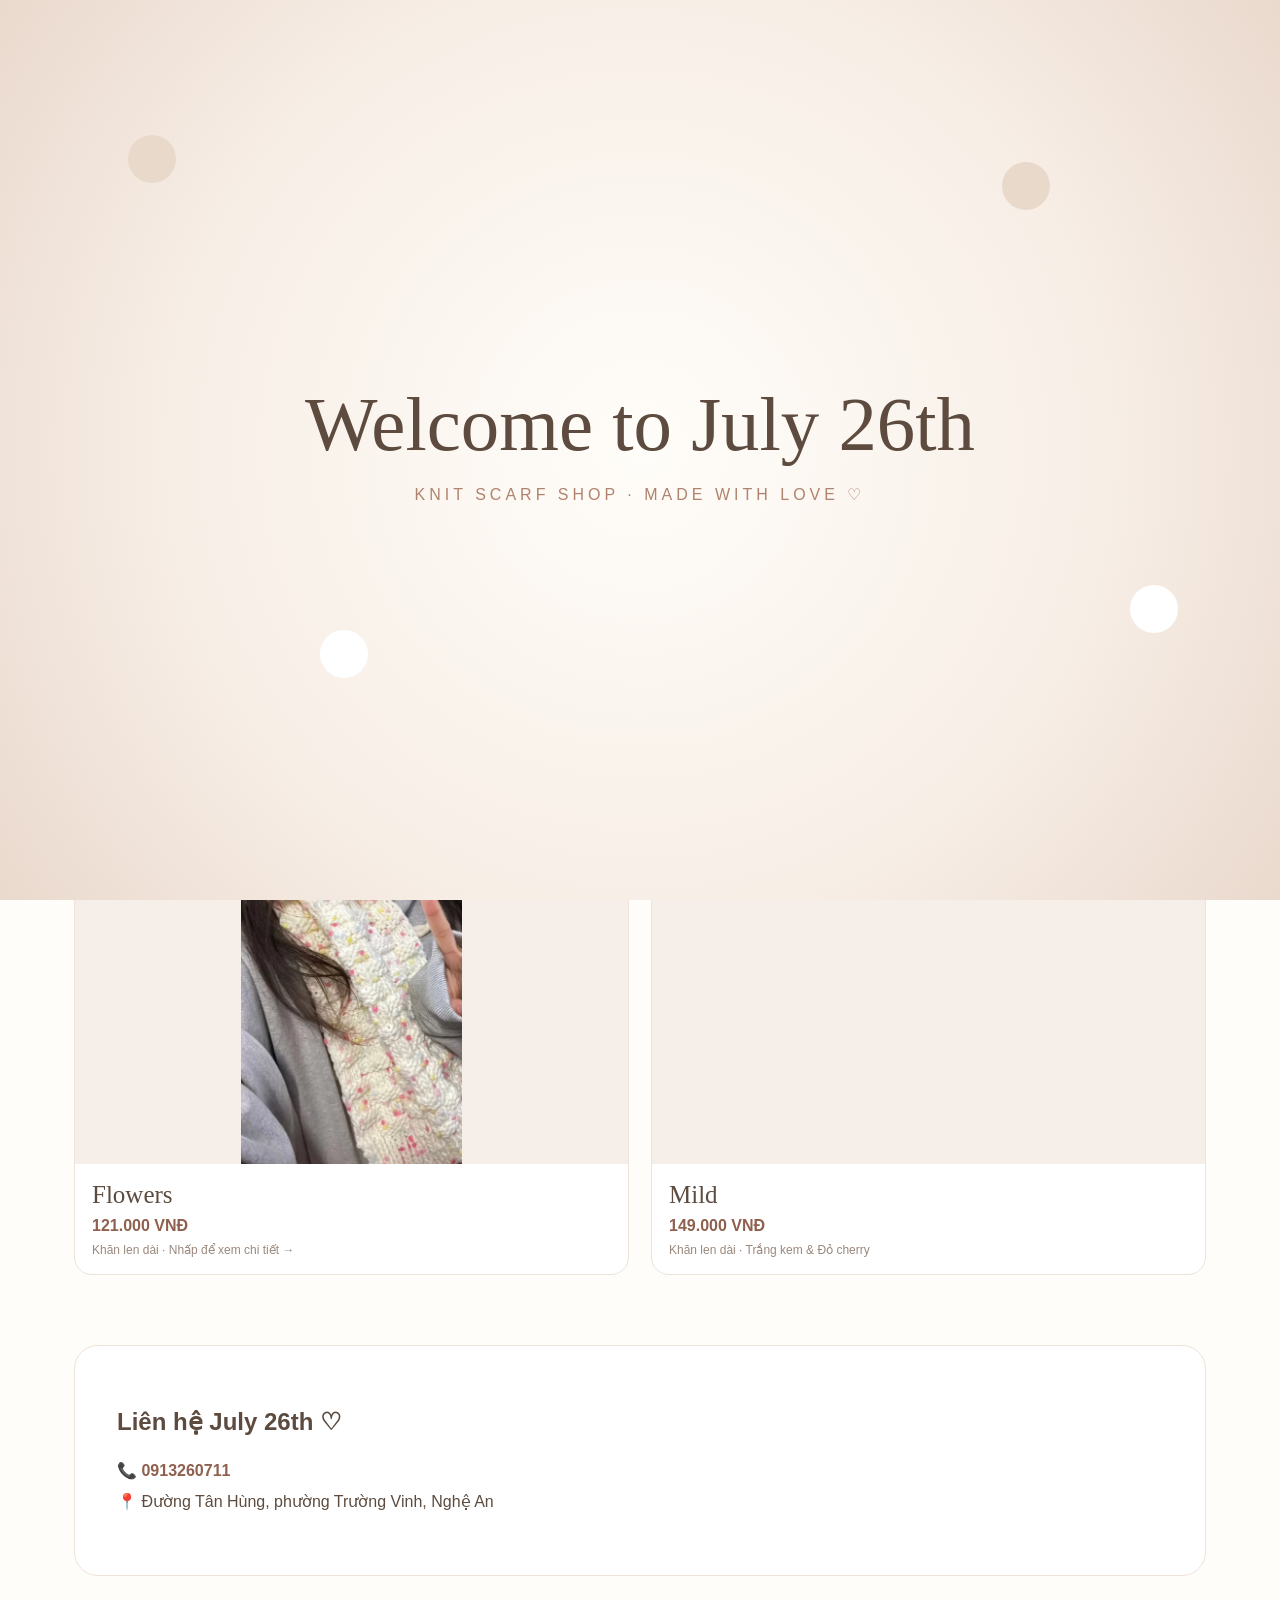
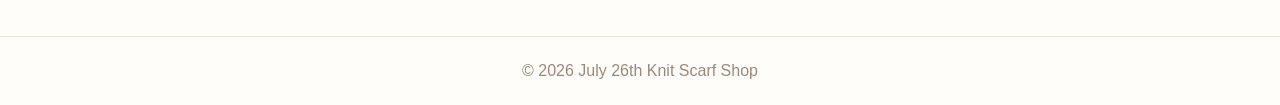
==== index.html @ f1551241 "Sửa màn chào mừng và thông tin chi tiết sản phẩm" ====
<!doctype html><html lang="vi"><head><meta charset="utf-8"><meta name="viewport" content="width=device-width,initial-scale=1"><title>July 26th — Knit Scarf Shop</title><style>*{box-sizing:border-box}body{margin:0;background:#fffdfa;color:#5c4b3e;font-family:Arial,sans-serif}a{text-decoration:none;color:inherit}.top{text-align:center;background:#f7eee6;padding:9px;color:#8b705e;font-size:12px}.head{max-width:1180px;margin:auto;height:110px;padding:8px 24px;display:flex;align-items:center;justify-content:space-between}.logo{width:155px;height:100px;object-fit:contain}.nav{display:flex;gap:26px;font-weight:600}.hero{position:relative;max-width:1180px;margin:20px auto 55px;background:#f8eee7;border-radius:26px;display:grid;grid-template-columns:1fr 1fr;overflow:hidden}.copy{padding:60px}.copy h1{font-family:Georgia,serif;font-size:44px;font-weight:500}.copy p{line-height:1.8;color:#806e62}.btn{display:inline-block;background:#d9a98e;color:white;padding:12px 21px;border-radius:24px;border:0;cursor:pointer}.heroimg img{width:100%;height:420px;object-fit:contain}.section{max-width:1180px;margin:auto;padding:0 24px 70px}.cats{display:flex;gap:9px;flex-wrap:wrap;margin:18px 0 25px}.cat,.variant{border:1px solid #ead9cd;background:#fff7f1;color:#806356;padding:9px 15px;border-radius:22px;cursor:pointer}.cat.active,.variant.active{background:#d9a98e;color:#fff}.grid{display:grid;grid-template-columns:repeat(2,1fr);gap:22px}.card{background:#fff;border:1px solid #eee2d9;border-radius:18px;overflow:hidden;cursor:pointer}.card.hide{display:none}.card img{width:100%;height:370px;display:block;object-fit:contain;background:#f6eee8}.info{padding:17px}.info h3{font:500 25px Georgia,serif;margin:0 0 8px}.price{font-weight:bold;color:#8f604d}.hint{font-size:12px;color:#9a887d;margin-top:8px}.contact{max-width:1132px;margin:0 auto 60px;padding:42px;border:1px solid #eee2d9;border-radius:24px;background:#fff}.contact p{line-height:1.9}.phone{color:#8f604d;font-weight:bold}.foot{text-align:center;border-top:1px solid #eee2d9;padding:25px;color:#9c887b}.modal{border:0;border-radius:20px;padding:0;width:min(1000px,94vw);max-height:92vh;overflow:auto}.modal::backdrop{background:#4c3b32aa}.modalbox{display:grid;grid-template-columns:1fr 1fr}.photos{background:#f6eee8;padding:15px}.photos img{width:100%;max-height:510px;object-fit:contain;display:block;border-radius:14px;margin-bottom:12px}.detail{padding:30px}.detail h2{font:500 38px Georgia,serif;margin:8px 0}.text{white-space:pre-line;line-height:1.8;color:#76645a;font-size:14px}.close{position:absolute;right:12px;top:9px;border:0;border-radius:50%;width:38px;height:38px;background:#fff;font-size:24px;cursor:pointer}.mild-main{width:100%;height:430px;object-fit:contain;background:#f6eee8;border-radius:14px}.mild-mini{display:grid;grid-template-columns:repeat(3,1fr);gap:9px}.mild-mini img{width:100%;height:105px;object-fit:contain;background:#f6eee8;border:2px solid transparent;border-radius:10px;cursor:pointer}.mild-mini img.active{border-color:#c58f7b}.variants{display:flex;gap:10px;margin:18px 0}.yarn{position:absolute;width:65px;height:65px;border-radius:50%;background:radial-gradient(circle at 35% 30%,#fff,#e7d8c8 55%,#cdbbaa);box-shadow:0 8px 18px #8b705e22}.yarn.white{background:radial-gradient(circle at 35% 30%,#fff,#faf8f4 55%,#ddd8d0)}.yarns{position:absolute;inset:0;pointer-events:none}.one{left:5%;top:12%}.two{left:43%;top:7%}.three{right:7%;top:22%}.four{right:12%;bottom:12%}.five{left:4%;bottom:10%}#welcome{position:fixed;inset:0;z-index:99999;background:radial-gradient(circle,#fffdf9,#f7eee6 60%,#ead9cd);display:flex;align-items:center;justify-content:center;transition:opacity 1.2s}.welcome-message{text-align:center}.welcome-message h1{font:500 clamp(36px,6vw,78px) Georgia,serif;margin:0 0 15px}.welcome-message p{letter-spacing:4px;color:#b0836e}.welcome-yarn{position:absolute;width:48px;height:48px;border-radius:50%;background:#e8d9ca}.welcome-yarn:nth-child(1){left:10%;top:15%}.welcome-yarn:nth-child(2){left:25%;top:70%;background:#fff}.welcome-yarn:nth-child(3){right:18%;top:18%}.welcome-yarn:nth-child(4){right:8%;top:65%;background:#fff}.visit{display:none;margin:25px auto 0;background:#d9a98e;color:#fff;border:0;border-radius:28px;padding:13px 34px;font-size:16px;font-weight:bold;cursor:pointer}.visit.show{display:block}.skip{display:none}.bow{position:fixed;left:50%;top:-350px;z-index:90000;font-size:min(75vw,760px);line-height:.7;opacity:0;pointer-events:none}.bow.show{opacity:1;animation:bow 2.3s cubic-bezier(.08,.9,.08,1) forwards}@keyframes bow{0%{top:-350px;transform:translateX(-50%) scale(.45) rotate(-18deg)}35%{top:10%;transform:translateX(-50%) scale(1.15) rotate(8deg)}60%{top:25%;transform:translateX(-50%) scale(1.3)}100%{top:-420px;transform:translateX(-50%) scale(.5) rotate(30deg);opacity:0}}.wind{position:fixed;inset:0;z-index:80000;pointer-events:none;opacity:0}.wind.show{opacity:1}.wind i{position:absolute;left:-130vw;width:160vw;height:7px;background:linear-gradient(90deg,transparent,#fff,#cba995,#fff,transparent);box-shadow:0 0 30px #fff;transform:rotate(-7deg)}.wind i:nth-child(1){top:25%}.wind i:nth-child(2){top:42%}.wind i:nth-child(3){top:59%}.wind i:nth-child(4){top:76%}.wind.show i{animation:gust .65s linear forwards}@keyframes gust{to{left:130vw}}.blown{animation:blown .8s cubic-bezier(.05,.9,.1,1) forwards}@keyframes blown{to{transform:translateX(-130vw) rotate(-6deg);opacity:0}}@media(max-width:800px){.nav{display:none}.head{justify-content:center}.hero,.modalbox{grid-template-columns:1fr}.copy{padding:38px 26px}.heroimg img{height:300px}.grid{grid-template-columns:1fr}.card img{height:330px}}</style></head><body><div id="welcome"><i class="welcome-yarn"></i><i class="welcome-yarn"></i><i class="welcome-yarn"></i><i class="welcome-yarn"></i><div class="welcome-message"><h1>Welcome to July 26th</h1><p>KNIT SCARF SHOP · MADE WITH LOVE ♡</p><button class="visit" id="visit">Ghé Thăm</button></div></div><div class="wind" id="wind"><i></i><i></i><i></i><i></i></div><div class="bow" id="bow">🎀</div><div class="top">♡ Miễn phí vận chuyển cho đơn từ 450.000đ • Chào mừng đến với July 26th</div><header class="head"><a href="index.html"><img class="logo" src="assets/logo.jpg?v=12" alt="July 26th"></a><nav class="nav"><a href="index.html">Trang chủ</a><a href="#products">Sản phẩm</a><a href="about.html" id="about">Giới thiệu</a><a href="#contact" id="contactLink">Liên hệ</a></nav></header><main id="page"><section class="hero"><div class="yarns"><i class="yarn one"></i><i class="yarn white two"></i><i class="yarn three"></i><i class="yarn white four"></i><i class="yarn five"></i></div><div class="copy"><p style="color:#c58f7b">Warmth in every stitch ♡</p><h1>Khăn len xinh xắn cho những ngày dịu dàng</h1><p>Nhẹ nhàng, ấm áp và có một chút đáng yêu rất July 26th.</p><a class="btn" href="#products">Khám phá sản phẩm →</a></div><div class="heroimg"><img src="assets/flowers.PNG" alt="Flowers"></div></section><section class="section" id="products"><p style="color:#c58f7b">MADE WITH LOVE ♡</p><h2>Sản phẩm</h2><div class="cats"><button class="cat active" data-cat="all">Tất cả</button><button class="cat" data-cat="basic">Khăn basic</button><button class="cat" data-cat="long">Khăn len dài</button><button class="cat" data-cat="set">Set khăn len</button><button class="cat" data-cat="yarn">Len</button></div><div class="grid"><article class="card" data-cat="long" onclick="flowersModal.showModal()"><img src="assets/flowers.PNG" alt="Flowers"><div class="info"><h3>Flowers</h3><div class="price">121.000 VNĐ</div><div class="hint">Khăn len dài · Nhấp để xem chi tiết →</div></div></article><article class="card" data-cat="long" onclick="mildModal.showModal()"><img src="assets/mild-fabric.svg" alt="Mild"><div class="info"><h3>Mild</h3><div class="price">149.000 VNĐ</div><div class="hint">Khăn len dài · Trắng kem & Đỏ cherry</div></div></article></div></section><section class="contact" id="contact"><h2>Liên hệ July 26th ♡</h2><p>📞 <a class="phone" href="tel:0913260711">0913260711</a><br>📍 Đường Tân Hùng, phường Trường Vinh, Nghệ An</p></section></main><footer class="foot">© 2026 July 26th Knit Scarf Shop</footer><dialog class="modal" id="flowersModal"><button class="close" onclick="flowersModal.close()">×</button><div class="modalbox"><div class="photos"><img src="assets/flowers.PNG" alt="Flowers"><img src="assets/hhhh.PNG" alt="Flowers"></div><div class="detail"><p style="color:#c58f7b">JULY 26TH · KHĂN LEN DÀI</p><h2>🌷 Flowers</h2><div class="price">121.000 VNĐ</div><div class="text">🌷 FLOWERS — Khăn đan len mang cả một vườn hoa bên mình\n\nCó những ngày chỉ cần một chiếc khăn xinh xắn cũng đủ khiến outfit trở nên đặc biệt hơn. Flowers được tạo nên dành cho những cô gái yêu sự nhẹ nhàng, đáng yêu nhưng vẫn muốn có một chút cá tính và hiện đại. 🌸\n\n✨ Thiết kế đáng yêu\n🧶 Phong cách handmade\n🎀 Dễ phối đồ\n📸 Lên hình cực xinh\n🌷 Phù hợp nhiều phong cách: nhẹ nhàng, vintage, tiểu thư, cute và Y2K.\n\n“🌸 Mang theo một chút mùa hoa, để những ngày bình thường cũng trở nên thật xinh.”</div></div></div></dialog><dialog class="modal" id="mildModal"><button class="close" onclick="mildModal.close()">×</button><div class="modalbox"><div class="photos"><img id="mildMain" class="mild-main" src="assets/mild-fabric.svg" alt="Mild"><div class="mild-mini"><img class="active" src="assets/mild-fabric.svg" data-img="assets/mild-fabric.svg"><img src="assets/mild-cream.svg" data-img="assets/mild-cream.svg"><img src="assets/mild-cherry.svg" data-img="assets/mild-cherry.svg"></div></div><div class="detail"><p style="color:#c58f7b">JULY 26TH · KHĂN LEN DÀI</p><h2>☁️ Mild</h2><div class="price">149.000 VNĐ</div><div class="variants"><button class="variant active" data-img="assets/mild-cream.svg">🤍 Trắng kem</button><button class="variant" data-img="assets/mild-cherry.svg">🍒 Đỏ cherry</button></div><div class="text">☁️ MILD — Dịu dàng vừa đủ, xinh xắn vừa vặn\n\nCó những món đồ không cần quá nổi bật nhưng vẫn khiến người ta phải ngoái nhìn. Mild mang vẻ đẹp nhẹ nhàng, tinh tế và đáng yêu, dành cho những ngày bạn muốn outfit của mình trông thật mềm mại và có gu. 🤍\n\n✨ Thiết kế tối giản nhưng không đơn điệu\n🧸 Cảm giác mềm mại, ấm áp\n🎀 Dễ dàng phối đồ\n📸 Xinh cả ngoài đời lẫn trên ảnh, hợp phong cách Hàn Quốc, vintage, nàng thơ và casual.\n\n“Mild — không cần quá nổi bật, chỉ cần vừa đủ để khiến bạn trở nên thật đặc biệt.” ☁️\n\nMild — 149.000 VNĐ</div></div></div></dialog><script>const welcome=document.getElementById('welcome'),visit=document.getElementById('visit');setTimeout(()=>visit.classList.add('show'),5000);visit.onclick=()=>{welcome.style.opacity=0;setTimeout(()=>welcome.remove(),1000)};document.querySelectorAll('.cat').forEach(b=>b.onclick=()=>{document.querySelectorAll('.cat').forEach(x=>x.classList.remove('active'));b.classList.add('active');document.querySelectorAll('.card').forEach(c=>c.classList.toggle('hide',b.dataset.cat!=='all'&&c.dataset.cat!==b.dataset.cat))});document.querySelectorAll('.variant,.mild-mini img').forEach(x=>x.onclick=()=>{document.getElementById('mildMain').src=x.dataset.img;document.querySelectorAll('.variant,.mild-mini img').forEach(y=>y.classList.remove('active'));x.classList.add('active');document.querySelectorAll('.mild-mini img').forEach(i=>{if(i.dataset.img===x.dataset.img)i.classList.add('active')})});document.getElementById('contactLink').onclick=e=>{e.preventDefault();const b=document.getElementById('bow');b.classList.remove('show');void b.offsetWidth;b.classList.add('show');setTimeout(()=>document.getElementById('contact').scrollIntoView({behavior:'smooth'}),850)};document.getElementById('about').onclick=e=>{e.preventDefault();document.getElementById('page').classList.add('blown');document.querySelectorAll('.top,.head,.foot').forEach(x=>x.classList.add('blown'));document.getElementById('wind').classList.add('show');setTimeout(()=>location.href='about.html',900)};</script></body></html>
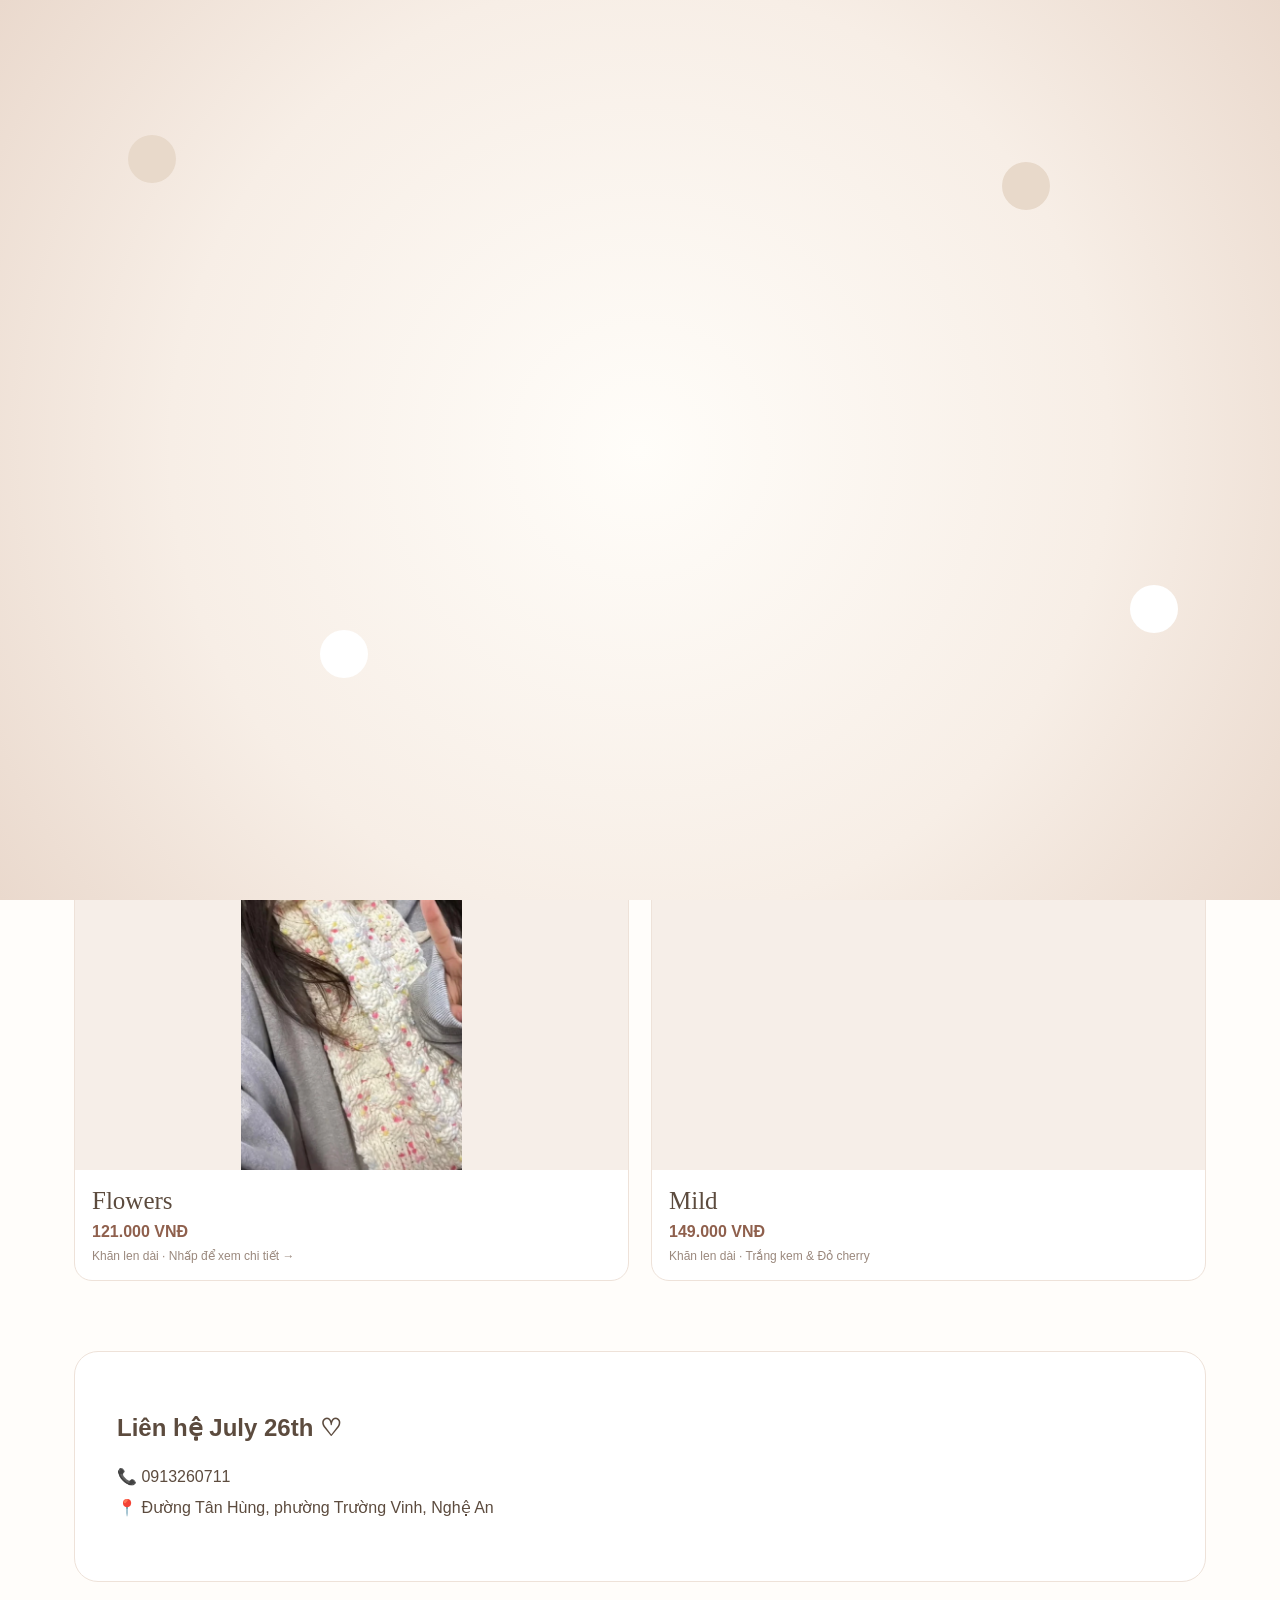
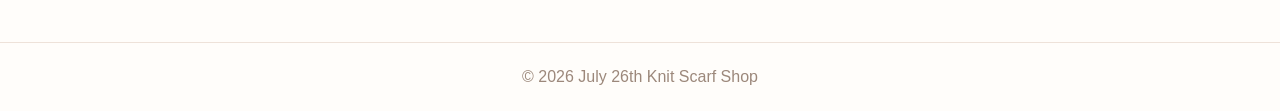
==== commit 6318a36f: "Tinh chỉnh màn chào, ảnh hero và hover sản phẩm" ====
--- a/index.html
+++ b/index.html
@@ -1 +1 @@
-<!doctype html><html lang="vi"><head><meta charset="utf-8"><meta name="viewport" content="width=device-width,initial-scale=1"><title>July 26th — Knit Scarf Shop</title><style>*{box-sizing:border-box}body{margin:0;background:#fffdfa;color:#5c4b3e;font-family:Arial,sans-serif}a{text-decoration:none;color:inherit}.top{text-align:center;background:#f7eee6;padding:9px;color:#8b705e;font-size:12px}.head{max-width:1180px;margin:auto;height:110px;padding:8px 24px;display:flex;align-items:center;justify-content:space-between}.logo{width:155px;height:100px;object-fit:contain}.nav{display:flex;gap:26px;font-weight:600}.hero{position:relative;max-width:1180px;margin:20px auto 55px;background:#f8eee7;border-radius:26px;display:grid;grid-template-columns:1fr 1fr;overflow:hidden}.copy{padding:60px}.copy h1{font-family:Georgia,serif;font-size:44px;font-weight:500}.copy p{line-height:1.8;color:#806e62}.btn{display:inline-block;background:#d9a98e;color:white;padding:12px 21px;border-radius:24px;border:0;cursor:pointer}.heroimg img{width:100%;height:420px;object-fit:contain}.section{max-width:1180px;margin:auto;padding:0 24px 70px}.cats{display:flex;gap:9px;flex-wrap:wrap;margin:18px 0 25px}.cat,.variant{border:1px solid #ead9cd;background:#fff7f1;color:#806356;padding:9px 15px;border-radius:22px;cursor:pointer}.cat.active,.variant.active{background:#d9a98e;color:#fff}.grid{display:grid;grid-template-columns:repeat(2,1fr);gap:22px}.card{background:#fff;border:1px solid #eee2d9;border-radius:18px;overflow:hidden;cursor:pointer}.card.hide{display:none}.card img{width:100%;height:370px;display:block;object-fit:contain;background:#f6eee8}.info{padding:17px}.info h3{font:500 25px Georgia,serif;margin:0 0 8px}.price{font-weight:bold;color:#8f604d}.hint{font-size:12px;color:#9a887d;margin-top:8px}.contact{max-width:1132px;margin:0 auto 60px;padding:42px;border:1px solid #eee2d9;border-radius:24px;background:#fff}.contact p{line-height:1.9}.phone{color:#8f604d;font-weight:bold}.foot{text-align:center;border-top:1px solid #eee2d9;padding:25px;color:#9c887b}.modal{border:0;border-radius:20px;padding:0;width:min(1000px,94vw);max-height:92vh;overflow:auto}.modal::backdrop{background:#4c3b32aa}.modalbox{display:grid;grid-template-columns:1fr 1fr}.photos{background:#f6eee8;padding:15px}.photos img{width:100%;max-height:510px;object-fit:contain;display:block;border-radius:14px;margin-bottom:12px}.detail{padding:30px}.detail h2{font:500 38px Georgia,serif;margin:8px 0}.text{white-space:pre-line;line-height:1.8;color:#76645a;font-size:14px}.close{position:absolute;right:12px;top:9px;border:0;border-radius:50%;width:38px;height:38px;background:#fff;font-size:24px;cursor:pointer}.mild-main{width:100%;height:430px;object-fit:contain;background:#f6eee8;border-radius:14px}.mild-mini{display:grid;grid-template-columns:repeat(3,1fr);gap:9px}.mild-mini img{width:100%;height:105px;object-fit:contain;background:#f6eee8;border:2px solid transparent;border-radius:10px;cursor:pointer}.mild-mini img.active{border-color:#c58f7b}.variants{display:flex;gap:10px;margin:18px 0}.yarn{position:absolute;width:65px;height:65px;border-radius:50%;background:radial-gradient(circle at 35% 30%,#fff,#e7d8c8 55%,#cdbbaa);box-shadow:0 8px 18px #8b705e22}.yarn.white{background:radial-gradient(circle at 35% 30%,#fff,#faf8f4 55%,#ddd8d0)}.yarns{position:absolute;inset:0;pointer-events:none}.one{left:5%;top:12%}.two{left:43%;top:7%}.three{right:7%;top:22%}.four{right:12%;bottom:12%}.five{left:4%;bottom:10%}#welcome{position:fixed;inset:0;z-index:99999;background:radial-gradient(circle,#fffdf9,#f7eee6 60%,#ead9cd);display:flex;align-items:center;justify-content:center;transition:opacity 1.2s}.welcome-message{text-align:center}.welcome-message h1{font:500 clamp(36px,6vw,78px) Georgia,serif;margin:0 0 15px}.welcome-message p{letter-spacing:4px;color:#b0836e}.welcome-yarn{position:absolute;width:48px;height:48px;border-radius:50%;background:#e8d9ca}.welcome-yarn:nth-child(1){left:10%;top:15%}.welcome-yarn:nth-child(2){left:25%;top:70%;background:#fff}.welcome-yarn:nth-child(3){right:18%;top:18%}.welcome-yarn:nth-child(4){right:8%;top:65%;background:#fff}.visit{display:none;margin:25px auto 0;background:#d9a98e;color:#fff;border:0;border-radius:28px;padding:13px 34px;font-size:16px;font-weight:bold;cursor:pointer}.visit.show{display:block}.skip{display:none}.bow{position:fixed;left:50%;top:-350px;z-index:90000;font-size:min(75vw,760px);line-height:.7;opacity:0;pointer-events:none}.bow.show{opacity:1;animation:bow 2.3s cubic-bezier(.08,.9,.08,1) forwards}@keyframes bow{0%{top:-350px;transform:translateX(-50%) scale(.45) rotate(-18deg)}35%{top:10%;transform:translateX(-50%) scale(1.15) rotate(8deg)}60%{top:25%;transform:translateX(-50%) scale(1.3)}100%{top:-420px;transform:translateX(-50%) scale(.5) rotate(30deg);opacity:0}}.wind{position:fixed;inset:0;z-index:80000;pointer-events:none;opacity:0}.wind.show{opacity:1}.wind i{position:absolute;left:-130vw;width:160vw;height:7px;background:linear-gradient(90deg,transparent,#fff,#cba995,#fff,transparent);box-shadow:0 0 30px #fff;transform:rotate(-7deg)}.wind i:nth-child(1){top:25%}.wind i:nth-child(2){top:42%}.wind i:nth-child(3){top:59%}.wind i:nth-child(4){top:76%}.wind.show i{animation:gust .65s linear forwards}@keyframes gust{to{left:130vw}}.blown{animation:blown .8s cubic-bezier(.05,.9,.1,1) forwards}@keyframes blown{to{transform:translateX(-130vw) rotate(-6deg);opacity:0}}@media(max-width:800px){.nav{display:none}.head{justify-content:center}.hero,.modalbox{grid-template-columns:1fr}.copy{padding:38px 26px}.heroimg img{height:300px}.grid{grid-template-columns:1fr}.card img{height:330px}}</style></head><body><div id="welcome"><i class="welcome-yarn"></i><i class="welcome-yarn"></i><i class="welcome-yarn"></i><i class="welcome-yarn"></i><div class="welcome-message"><h1>Welcome to July 26th</h1><p>KNIT SCARF SHOP · MADE WITH LOVE ♡</p><button class="visit" id="visit">Ghé Thăm</button></div></div><div class="wind" id="wind"><i></i><i></i><i></i><i></i></div><div class="bow" id="bow">🎀</div><div class="top">♡ Miễn phí vận chuyển cho đơn từ 450.000đ • Chào mừng đến với July 26th</div><header class="head"><a href="index.html"><img class="logo" src="assets/logo.jpg?v=12" alt="July 26th"></a><nav class="nav"><a href="index.html">Trang chủ</a><a href="#products">Sản phẩm</a><a href="about.html" id="about">Giới thiệu</a><a href="#contact" id="contactLink">Liên hệ</a></nav></header><main id="page"><section class="hero"><div class="yarns"><i class="yarn one"></i><i class="yarn white two"></i><i class="yarn three"></i><i class="yarn white four"></i><i class="yarn five"></i></div><div class="copy"><p style="color:#c58f7b">Warmth in every stitch ♡</p><h1>Khăn len xinh xắn cho những ngày dịu dàng</h1><p>Nhẹ nhàng, ấm áp và có một chút đáng yêu rất July 26th.</p><a class="btn" href="#products">Khám phá sản phẩm →</a></div><div class="heroimg"><img src="assets/flowers.PNG" alt="Flowers"></div></section><section class="section" id="products"><p style="color:#c58f7b">MADE WITH LOVE ♡</p><h2>Sản phẩm</h2><div class="cats"><button class="cat active" data-cat="all">Tất cả</button><button class="cat" data-cat="basic">Khăn basic</button><button class="cat" data-cat="long">Khăn len dài</button><button class="cat" data-cat="set">Set khăn len</button><button class="cat" data-cat="yarn">Len</button></div><div class="grid"><article class="card" data-cat="long" onclick="flowersModal.showModal()"><img src="assets/flowers.PNG" alt="Flowers"><div class="info"><h3>Flowers</h3><div class="price">121.000 VNĐ</div><div class="hint">Khăn len dài · Nhấp để xem chi tiết →</div></div></article><article class="card" data-cat="long" onclick="mildModal.showModal()"><img src="assets/mild-fabric.svg" alt="Mild"><div class="info"><h3>Mild</h3><div class="price">149.000 VNĐ</div><div class="hint">Khăn len dài · Trắng kem & Đỏ cherry</div></div></article></div></section><section class="contact" id="contact"><h2>Liên hệ July 26th ♡</h2><p>📞 <a class="phone" href="tel:0913260711">0913260711</a><br>📍 Đường Tân Hùng, phường Trường Vinh, Nghệ An</p></section></main><footer class="foot">© 2026 July 26th Knit Scarf Shop</footer><dialog class="modal" id="flowersModal"><button class="close" onclick="flowersModal.close()">×</button><div class="modalbox"><div class="photos"><img src="assets/flowers.PNG" alt="Flowers"><img src="assets/hhhh.PNG" alt="Flowers"></div><div class="detail"><p style="color:#c58f7b">JULY 26TH · KHĂN LEN DÀI</p><h2>🌷 Flowers</h2><div class="price">121.000 VNĐ</div><div class="text">🌷 FLOWERS — Khăn đan len mang cả một vườn hoa bên mình\n\nCó những ngày chỉ cần một chiếc khăn xinh xắn cũng đủ khiến outfit trở nên đặc biệt hơn. Flowers được tạo nên dành cho những cô gái yêu sự nhẹ nhàng, đáng yêu nhưng vẫn muốn có một chút cá tính và hiện đại. 🌸\n\n✨ Thiết kế đáng yêu\n🧶 Phong cách handmade\n🎀 Dễ phối đồ\n📸 Lên hình cực xinh\n🌷 Phù hợp nhiều phong cách: nhẹ nhàng, vintage, tiểu thư, cute và Y2K.\n\n“🌸 Mang theo một chút mùa hoa, để những ngày bình thường cũng trở nên thật xinh.”</div></div></div></dialog><dialog class="modal" id="mildModal"><button class="close" onclick="mildModal.close()">×</button><div class="modalbox"><div class="photos"><img id="mildMain" class="mild-main" src="assets/mild-fabric.svg" alt="Mild"><div class="mild-mini"><img class="active" src="assets/mild-fabric.svg" data-img="assets/mild-fabric.svg"><img src="assets/mild-cream.svg" data-img="assets/mild-cream.svg"><img src="assets/mild-cherry.svg" data-img="assets/mild-cherry.svg"></div></div><div class="detail"><p style="color:#c58f7b">JULY 26TH · KHĂN LEN DÀI</p><h2>☁️ Mild</h2><div class="price">149.000 VNĐ</div><div class="variants"><button class="variant active" data-img="assets/mild-cream.svg">🤍 Trắng kem</button><button class="variant" data-img="assets/mild-cherry.svg">🍒 Đỏ cherry</button></div><div class="text">☁️ MILD — Dịu dàng vừa đủ, xinh xắn vừa vặn\n\nCó những món đồ không cần quá nổi bật nhưng vẫn khiến người ta phải ngoái nhìn. Mild mang vẻ đẹp nhẹ nhàng, tinh tế và đáng yêu, dành cho những ngày bạn muốn outfit của mình trông thật mềm mại và có gu. 🤍\n\n✨ Thiết kế tối giản nhưng không đơn điệu\n🧸 Cảm giác mềm mại, ấm áp\n🎀 Dễ dàng phối đồ\n📸 Xinh cả ngoài đời lẫn trên ảnh, hợp phong cách Hàn Quốc, vintage, nàng thơ và casual.\n\n“Mild — không cần quá nổi bật, chỉ cần vừa đủ để khiến bạn trở nên thật đặc biệt.” ☁️\n\nMild — 149.000 VNĐ</div></div></div></dialog><script>const welcome=document.getElementById('welcome'),visit=document.getElementById('visit');setTimeout(()=>visit.classList.add('show'),5000);visit.onclick=()=>{welcome.style.opacity=0;setTimeout(()=>welcome.remove(),1000)};document.querySelectorAll('.cat').forEach(b=>b.onclick=()=>{document.querySelectorAll('.cat').forEach(x=>x.classList.remove('active'));b.classList.add('active');document.querySelectorAll('.card').forEach(c=>c.classList.toggle('hide',b.dataset.cat!=='all'&&c.dataset.cat!==b.dataset.cat))});document.querySelectorAll('.variant,.mild-mini img').forEach(x=>x.onclick=()=>{document.getElementById('mildMain').src=x.dataset.img;document.querySelectorAll('.variant,.mild-mini img').forEach(y=>y.classList.remove('active'));x.classList.add('active');document.querySelectorAll('.mild-mini img').forEach(i=>{if(i.dataset.img===x.dataset.img)i.classList.add('active')})});document.getElementById('contactLink').onclick=e=>{e.preventDefault();const b=document.getElementById('bow');b.classList.remove('show');void b.offsetWidth;b.classList.add('show');setTimeout(()=>document.getElementById('contact').scrollIntoView({behavior:'smooth'}),850)};document.getElementById('about').onclick=e=>{e.preventDefault();document.getElementById('page').classList.add('blown');document.querySelectorAll('.top,.head,.foot').forEach(x=>x.classList.add('blown'));document.getElementById('wind').classList.add('show');setTimeout(()=>location.href='about.html',900)};</script></body></html>+<!doctype html><html lang="vi"><head><meta charset="utf-8"><meta name="viewport" content="width=device-width,initial-scale=1"><title>July 26th — Knit Scarf Shop</title><style>*{box-sizing:border-box}html{scroll-behavior:smooth}body{margin:0;background:#fffdfa;color:#5c4b3e;font-family:Arial,sans-serif;overflow-x:hidden}a{text-decoration:none;color:inherit}.top{text-align:center;background:#f7eee6;padding:9px;color:#8b705e;font-size:12px}.head{max-width:1180px;height:110px;margin:auto;padding:8px 24px;display:flex;align-items:center;justify-content:space-between}.logo{width:155px;height:100px;object-fit:contain}.nav{display:flex;gap:26px;font-weight:600}.hero{position:relative;max-width:1180px;margin:20px auto 55px;background:#f8eee7;border-radius:26px;display:grid;grid-template-columns:1fr 1fr;overflow:hidden}.copy{padding:60px;position:relative;z-index:5}.copy h1{font:500 44px Georgia,serif;line-height:1.25}.copy p{line-height:1.8;color:#806e62}.warm{color:#b47f68!important;position:relative;z-index:9}.heroimg{background:#f6eee8;display:flex;align-items:center;justify-content:center}.heroimg img{width:100%;height:420px;object-fit:contain;transition:opacity .8s ease}.btn,.visit{display:inline-block;background:#d9a98e;color:#fff;padding:12px 22px;border:0;border-radius:25px;cursor:pointer}.section{max-width:1180px;margin:auto;padding:0 24px 70px}.cats{display:flex;gap:9px;flex-wrap:wrap;margin:18px 0 25px}.cat,.variant{border:1px solid #ead9cd;background:#fff7f1;color:#806356;padding:9px 15px;border-radius:22px;cursor:pointer}.cat.active,.variant.active{background:#d9a98e;color:#fff}.grid{display:grid;grid-template-columns:repeat(2,1fr);gap:22px}.card{background:#fff;border:1px solid #eee2d9;border-radius:18px;overflow:hidden;cursor:pointer}.card.hide{display:none}.product-photo{position:relative;height:370px;background:#f6eee8}.product-photo img{width:100%;height:100%;object-fit:contain;display:block;transition:opacity .55s ease}.product-photo .hover-photo{position:absolute;inset:0;opacity:0}.card:hover .main-photo{opacity:0}.card:hover .hover-photo{opacity:1}.info{padding:17px}.info h3{font:500 25px Georgia,serif;margin:0 0 8px}.price{font-weight:bold;color:#8f604d}.hint{font-size:12px;color:#9a887d;margin-top:8px}.contact{max-width:1132px;margin:0 auto 60px;padding:42px;border:1px solid #eee2d9;border-radius:24px;background:#fff}.contact p{line-height:1.9}.foot{text-align:center;border-top:1px solid #eee2d9;padding:25px;color:#9c887b}.modal{border:0;border-radius:20px;padding:0;width:min(1000px,94vw);max-height:92vh;overflow:auto}.modal::backdrop{background:#4c3b32aa}.modalbox{display:grid;grid-template-columns:1fr 1fr}.photos{background:#f6eee8;padding:15px}.photos img{width:100%;max-height:510px;object-fit:contain;display:block;border-radius:14px;margin-bottom:12px}.detail{padding:30px}.detail h2{font:500 38px Georgia,serif;margin:8px 0}.text{white-space:pre-line;line-height:1.8;color:#76645a;font-size:14px}.close{position:absolute;right:12px;top:9px;border:0;border-radius:50%;width:38px;height:38px;background:#fff;font-size:24px;cursor:pointer}.mild-main{width:100%;height:430px;object-fit:contain;background:#f6eee8;border-radius:14px}.mild-mini{display:grid;grid-template-columns:repeat(3,1fr);gap:9px}.mild-mini img{width:100%;height:105px;object-fit:contain;background:#f6eee8;border:2px solid transparent;border-radius:10px;cursor:pointer}.mild-mini img.active{border-color:#c58f7b}.variants{display:flex;gap:10px;margin:18px 0}.yarn{position:absolute;width:65px;height:65px;border-radius:50%;background:radial-gradient(circle at 35% 30%,#fff,#e7d8c8 55%,#cdbbaa);box-shadow:0 8px 18px #8b705e22}.yarn.white{background:radial-gradient(circle at 35% 30%,#fff,#faf8f4 55%,#ddd8d0)}.yarns{position:absolute;inset:0;pointer-events:none;z-index:1}.one{left:5%;top:12%}.two{left:43%;top:7%}.three{right:7%;top:22%}.four{right:12%;bottom:12%}.five{left:4%;bottom:10%}#welcome{position:fixed;inset:0;z-index:99999;background:radial-gradient(circle,#fffdf9,#f7eee6 60%,#ead9cd);display:flex;align-items:center;justify-content:center;overflow:hidden;transition:opacity 1.3s}.welcome-message{text-align:center;opacity:0;transform:translateY(18px);transition:opacity 2s ease,transform 2s ease}.welcome-message.ready{opacity:1;transform:none}.welcome-message h1{font:500 clamp(36px,6vw,78px) Georgia,serif;margin:0 0 15px}.welcome-message p{letter-spacing:4px;color:#b0836e}.visit{opacity:0;transform:translateY(10px);transition:opacity 1.8s ease,transform 1.8s ease;margin:24px auto 0}.visit.show{opacity:1;transform:none}.welcome-yarn{position:absolute;width:48px;height:48px;border-radius:50%;background:#e8d9ca;animation:float 4s ease-in-out infinite}.welcome-yarn:nth-child(1){left:10%;top:15%}.welcome-yarn:nth-child(2){left:25%;top:70%;background:#fff;animation-delay:.8s}.welcome-yarn:nth-child(3){right:18%;top:18%;animation-delay:1.4s}.welcome-yarn:nth-child(4){right:8%;top:65%;background:#fff;animation-delay:2s}@keyframes float{0%,100%{transform:translate(0,0) rotate(0)}50%{transform:translate(35px,-45px) rotate(180deg)}}.bow{position:fixed;left:50%;top:-350px;z-index:90000;font-size:min(75vw,760px);line-height:.7;opacity:0;pointer-events:none}.bow.show{opacity:1;animation:bow 2.3s cubic-bezier(.08,.9,.08,1) forwards}@keyframes bow{0%{top:-350px;transform:translateX(-50%) scale(.45) rotate(-18deg)}35%{top:10%;transform:translateX(-50%) scale(1.15) rotate(8deg)}60%{top:25%;transform:translateX(-50%) scale(1.3)}100%{top:-420px;transform:translateX(-50%) scale(.5) rotate(30deg);opacity:0}}.wind{position:fixed;inset:0;z-index:80000;pointer-events:none;opacity:0}.wind.show{opacity:1}.wind i{position:absolute;left:-130vw;width:160vw;height:7px;background:linear-gradient(90deg,transparent,#fff,#cba995,#fff,transparent);box-shadow:0 0 30px #fff;transform:rotate(-7deg)}.wind i:nth-child(1){top:25%}.wind i:nth-child(2){top:42%}.wind i:nth-child(3){top:59%}.wind i:nth-child(4){top:76%}.wind.show i{animation:gust .65s linear forwards}@keyframes gust{to{left:130vw}}@media(max-width:800px){.nav{display:none}.head{justify-content:center}.hero,.modalbox{grid-template-columns:1fr}.copy{padding:38px 26px}.heroimg img{height:300px}.grid{grid-template-columns:1fr}.product-photo{height:330px}}</style></head><body><div id="welcome"><i class="welcome-yarn"></i><i class="welcome-yarn"></i><i class="welcome-yarn"></i><i class="welcome-yarn"></i><div class="welcome-message" id="welcomeMessage"><h1>Welcome to July 26th</h1><p>KNIT SCARF SHOP · MADE WITH LOVE ♡</p><button class="visit" id="visit">Ghé Thăm</button></div></div><div class="wind" id="wind"><i></i><i></i><i></i><i></i></div><div class="bow" id="bow">🎀</div><div class="top">♡ Miễn phí vận chuyển cho đơn từ 450.000đ • Chào mừng đến với July 26th</div><header class="head"><a href="index.html"><img class="logo" src="assets/logo.jpg?v=15" alt="July 26th"></a><nav class="nav"><a href="index.html">Trang chủ</a><a href="#products">Sản phẩm</a><a href="about.html">Giới thiệu</a><a href="#contact" id="contactLink">Liên hệ</a></nav></header><main id="page"><section class="hero"><div class="yarns"><i class="yarn one"></i><i class="yarn white two"></i><i class="yarn three"></i><i class="yarn white four"></i><i class="yarn five"></i></div><div class="copy"><p class="warm">Warmth in every stitch ♡</p><h1>Khăn len xinh xắn cho những ngày dịu dàng</h1><p>Nhẹ nhàng, ấm áp và có một chút đáng yêu rất July 26th.</p><a class="btn" href="#products">Khám phá sản phẩm →</a></div><div class="heroimg"><img id="heroSlide" src="assets/flowers.PNG" alt="July 26th"></div></section><section class="section" id="products"><p style="color:#c58f7b">MADE WITH LOVE ♡</p><h2>Sản phẩm</h2><div class="cats"><button class="cat active" data-cat="all">Tất cả</button><button class="cat" data-cat="basic">Khăn basic</button><button class="cat" data-cat="long">Khăn len dài</button><button class="cat" data-cat="set">Set khăn len</button><button class="cat" data-cat="yarn">Len</button></div><div class="grid"><article class="card" data-cat="long" onclick="flowersModal.showModal()"><div class="product-photo"><img class="main-photo" src="assets/flowers.PNG" alt="Flowers"><img class="hover-photo" src="assets/hhhh.PNG" alt="Flowers"></div><div class="info"><h3>Flowers</h3><div class="price">121.000 VNĐ</div><div class="hint">Khăn len dài · Nhấp để xem chi tiết →</div></div></article><article class="card" data-cat="long" onclick="mildModal.showModal()"><div class="product-photo"><img class="main-photo" src="assets/mild.PNG" alt="Mild"><img class="hover-photo" src="assets/mild1.PNG" alt="Mild"></div><div class="info"><h3>Mild</h3><div class="price">149.000 VNĐ</div><div class="hint">Khăn len dài · Trắng kem & Đỏ cherry</div></div></article></div></section><section class="contact" id="contact"><h2>Liên hệ July 26th ♡</h2><p>📞 <a href="tel:0913260711">0913260711</a><br>📍 Đường Tân Hùng, phường Trường Vinh, Nghệ An</p></section></main><footer class="foot">© 2026 July 26th Knit Scarf Shop</footer><dialog class="modal" id="flowersModal"><button class="close" onclick="flowersModal.close()">×</button><div class="modalbox"><div class="photos"><img src="assets/flowers.PNG" alt="Flowers"><img src="assets/hhhh.PNG" alt="Flowers"></div><div class="detail"><p style="color:#c58f7b">JULY 26TH · KHĂN LEN DÀI</p><h2>🌷 Flowers</h2><div class="price">121.000 VNĐ</div><div class="text">🌷 FLOWERS — Khăn đan len mang cả một vườn hoa bên mình\n\nCó những ngày chỉ cần một chiếc khăn xinh xắn cũng đủ khiến outfit trở nên đặc biệt hơn. Flowers được tạo nên dành cho những cô gái yêu sự nhẹ nhàng, đáng yêu nhưng vẫn muốn có một chút cá tính và hiện đại. 🌸\n\n✨ Thiết kế đáng yêu\n🧶 Phong cách handmade\n🎀 Dễ phối đồ\n📸 Lên hình cực xinh\n🌷 Phù hợp nhiều phong cách: nhẹ nhàng, vintage, tiểu thư, cute và Y2K.\n\n“🌸 Mang theo một chút mùa hoa, để những ngày bình thường cũng trở nên thật xinh.”</div></div></div></dialog><dialog class="modal" id="mildModal"><button class="close" onclick="mildModal.close()">×</button><div class="modalbox"><div class="photos"><img id="mildMain" class="mild-main" src="assets/mild.PNG" alt="Mild"><div class="mild-mini"><img class="active" src="assets/mild.PNG" data-img="assets/mild.PNG"><img src="assets/mild1.PNG" data-img="assets/mild1.PNG"><img src="assets/mild2.PNG" data-img="assets/mild2.PNG"></div></div><div class="detail"><p style="color:#c58f7b">JULY 26TH · KHĂN LEN DÀI</p><h2>☁️ Mild</h2><div class="price">149.000 VNĐ</div><div class="variants"><button class="variant active" data-img="assets/mild1.PNG">🤍 Trắng kem</button><button class="variant" data-img="assets/mild2.PNG">🍒 Đỏ cherry</button></div><div class="text">☁️ MILD — Dịu dàng vừa đủ, xinh xắn vừa vặn\n\nCó những món đồ không cần quá nổi bật nhưng vẫn khiến người ta phải ngoái nhìn. Mild mang vẻ đẹp nhẹ nhàng, tinh tế và đáng yêu, dành cho những ngày bạn muốn outfit của mình trông thật mềm mại và có gu. 🤍\n\n✨ Thiết kế tối giản nhưng không đơn điệu\n🧸 Cảm giác mềm mại, ấm áp\n🎀 Dễ dàng phối đồ\n📸 Xinh cả ngoài đời lẫn trên ảnh, hợp phong cách Hàn Quốc, vintage, nàng thơ và casual.\n\n“Mild — không cần quá nổi bật, chỉ cần vừa đủ để khiến bạn trở nên thật đặc biệt.” ☁️\n\nMild — 149.000 VNĐ</div></div></div></dialog><script>const welcome=document.getElementById('welcome'),message=document.getElementById('welcomeMessage'),visit=document.getElementById('visit');setTimeout(()=>message.classList.add('ready'),2200);setTimeout(()=>visit.classList.add('show'),5000);visit.onclick=()=>{welcome.style.opacity=0;setTimeout(()=>welcome.remove(),1300)};document.querySelectorAll('.cat').forEach(b=>b.onclick=()=>{document.querySelectorAll('.cat').forEach(x=>x.classList.remove('active'));b.classList.add('active');document.querySelectorAll('.card').forEach(c=>c.classList.toggle('hide',b.dataset.cat!=='all'&&c.dataset.cat!==b.dataset.cat))});document.querySelectorAll('.variant,.mild-mini img').forEach(x=>x.onclick=()=>{document.getElementById('mildMain').src=x.dataset.img;document.querySelectorAll('.variant,.mild-mini img').forEach(y=>y.classList.remove('active'));x.classList.add('active');document.querySelectorAll('.mild-mini img').forEach(i=>{if(i.dataset.img===x.dataset.img)i.classList.add('active')})});document.getElementById('contactLink').onclick=e=>{e.preventDefault();const b=document.getElementById('bow');b.classList.remove('show');void b.offsetWidth;b.classList.add('show');setTimeout(()=>document.getElementById('contact').scrollIntoView({behavior:'smooth'}),900)};const heroImgs=['assets/flowers.PNG','assets/hhhh.PNG','assets/mild.PNG','assets/mild1.PNG','assets/mild2.PNG','assets/july.PNG'];let hi=0;setInterval(()=>{const im=document.getElementById('heroSlide');im.style.opacity=0;setTimeout(()=>{hi=(hi+1)%heroImgs.length;im.src=heroImgs[hi];im.style.opacity=1},500)},15000);</script></body></html>
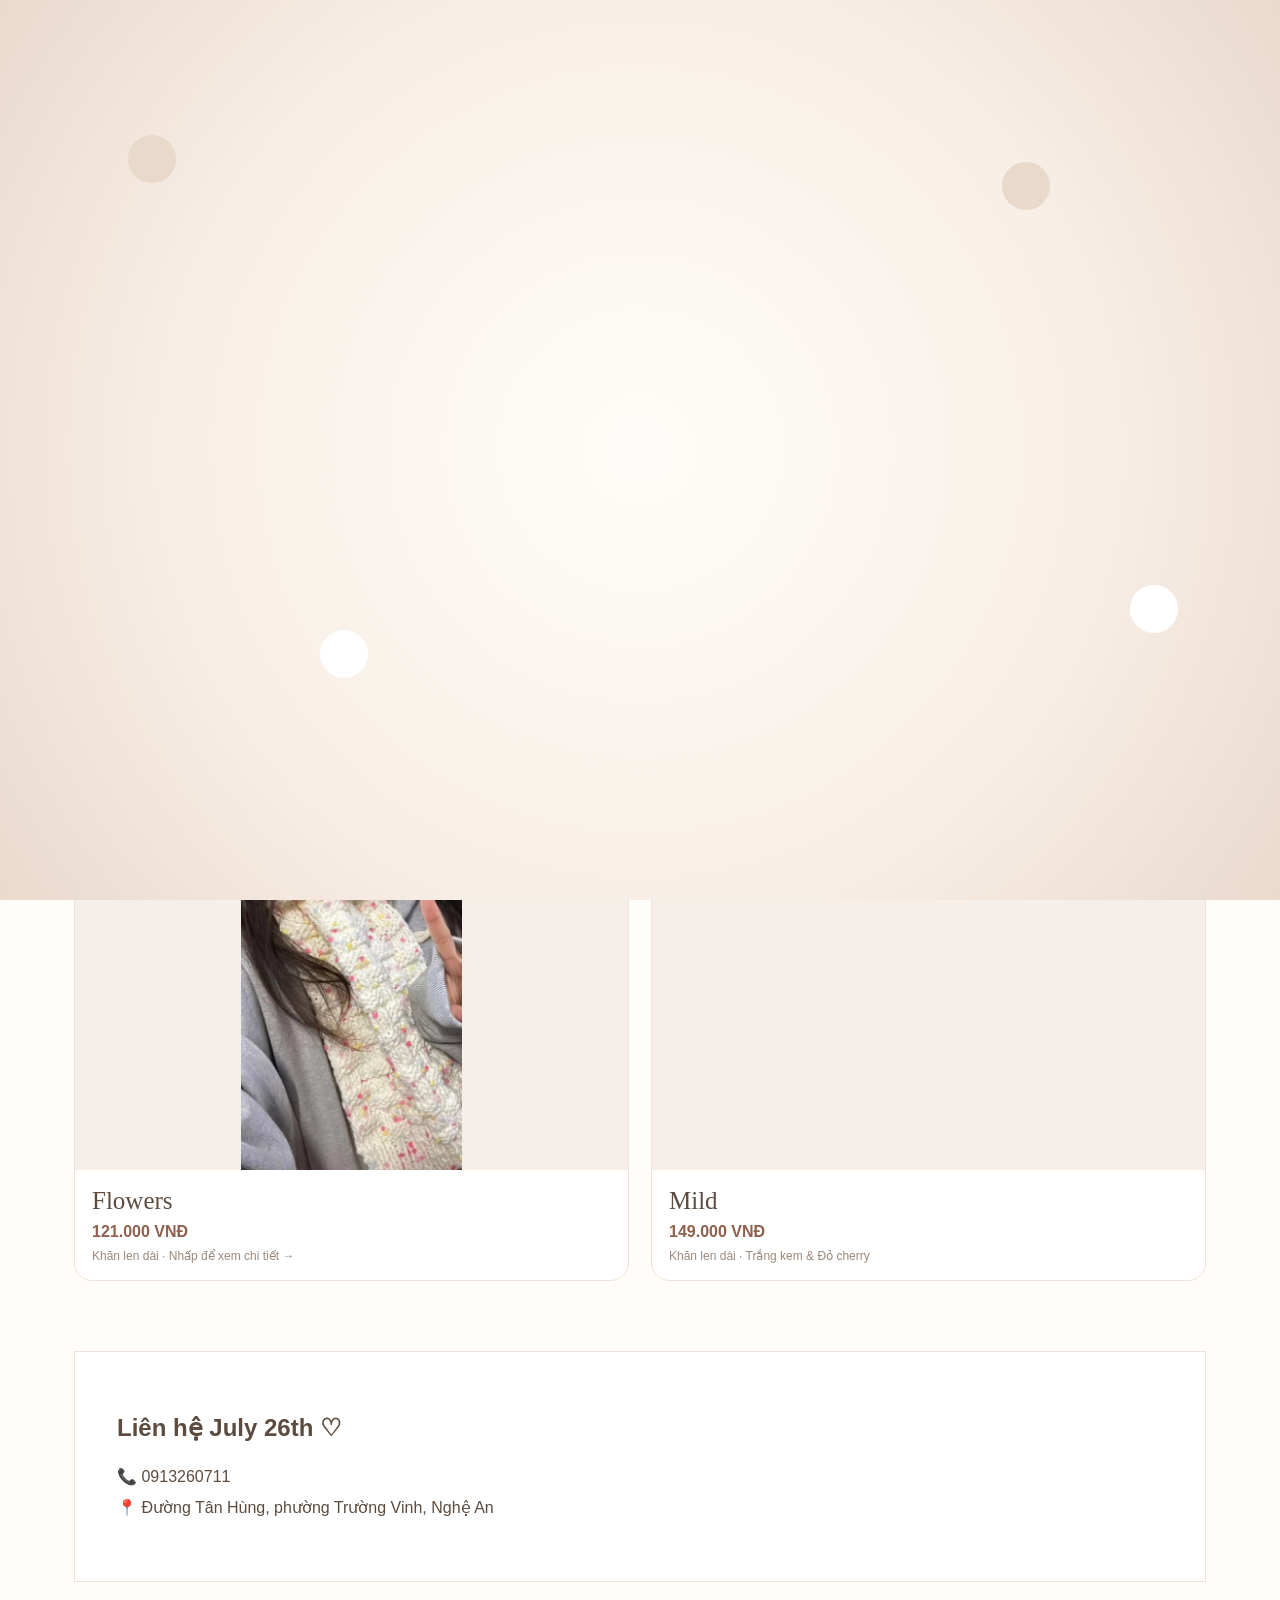
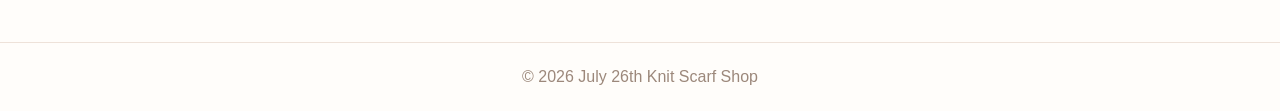
==== commit a27cdc73: "Khôi phục hiệu ứng gió mạnh chuyển Trang chủ sang Giới thiệu" ====
--- a/index.html
+++ b/index.html
@@ -1 +1 @@
-<!doctype html><html lang="vi"><head><meta charset="utf-8"><meta name="viewport" content="width=device-width,initial-scale=1"><title>July 26th — Knit Scarf Shop</title><style>*{box-sizing:border-box}html{scroll-behavior:smooth}body{margin:0;background:#fffdfa;color:#5c4b3e;font-family:Arial,sans-serif;overflow-x:hidden}a{text-decoration:none;color:inherit}.top{text-align:center;background:#f7eee6;padding:9px;color:#8b705e;font-size:12px}.head{max-width:1180px;height:110px;margin:auto;padding:8px 24px;display:flex;align-items:center;justify-content:space-between}.logo{width:155px;height:100px;object-fit:contain}.nav{display:flex;gap:26px;font-weight:600}.hero{position:relative;max-width:1180px;margin:20px auto 55px;background:#f8eee7;border-radius:26px;display:grid;grid-template-columns:1fr 1fr;overflow:hidden}.copy{padding:60px;position:relative;z-index:5}.copy h1{font:500 44px Georgia,serif;line-height:1.25}.copy p{line-height:1.8;color:#806e62}.warm{color:#b47f68!important;position:relative;z-index:9}.heroimg{background:#f6eee8;display:flex;align-items:center;justify-content:center}.heroimg img{width:100%;height:420px;object-fit:contain;transition:opacity .8s ease}.btn,.visit{display:inline-block;background:#d9a98e;color:#fff;padding:12px 22px;border:0;border-radius:25px;cursor:pointer}.section{max-width:1180px;margin:auto;padding:0 24px 70px}.cats{display:flex;gap:9px;flex-wrap:wrap;margin:18px 0 25px}.cat,.variant{border:1px solid #ead9cd;background:#fff7f1;color:#806356;padding:9px 15px;border-radius:22px;cursor:pointer}.cat.active,.variant.active{background:#d9a98e;color:#fff}.grid{display:grid;grid-template-columns:repeat(2,1fr);gap:22px}.card{background:#fff;border:1px solid #eee2d9;border-radius:18px;overflow:hidden;cursor:pointer}.card.hide{display:none}.product-photo{position:relative;height:370px;background:#f6eee8}.product-photo img{width:100%;height:100%;object-fit:contain;display:block;transition:opacity .55s ease}.product-photo .hover-photo{position:absolute;inset:0;opacity:0}.card:hover .main-photo{opacity:0}.card:hover .hover-photo{opacity:1}.info{padding:17px}.info h3{font:500 25px Georgia,serif;margin:0 0 8px}.price{font-weight:bold;color:#8f604d}.hint{font-size:12px;color:#9a887d;margin-top:8px}.contact{max-width:1132px;margin:0 auto 60px;padding:42px;border:1px solid #eee2d9;border-radius:24px;background:#fff}.contact p{line-height:1.9}.foot{text-align:center;border-top:1px solid #eee2d9;padding:25px;color:#9c887b}.modal{border:0;border-radius:20px;padding:0;width:min(1000px,94vw);max-height:92vh;overflow:auto}.modal::backdrop{background:#4c3b32aa}.modalbox{display:grid;grid-template-columns:1fr 1fr}.photos{background:#f6eee8;padding:15px}.photos img{width:100%;max-height:510px;object-fit:contain;display:block;border-radius:14px;margin-bottom:12px}.detail{padding:30px}.detail h2{font:500 38px Georgia,serif;margin:8px 0}.text{white-space:pre-line;line-height:1.8;color:#76645a;font-size:14px}.close{position:absolute;right:12px;top:9px;border:0;border-radius:50%;width:38px;height:38px;background:#fff;font-size:24px;cursor:pointer}.mild-main{width:100%;height:430px;object-fit:contain;background:#f6eee8;border-radius:14px}.mild-mini{display:grid;grid-template-columns:repeat(3,1fr);gap:9px}.mild-mini img{width:100%;height:105px;object-fit:contain;background:#f6eee8;border:2px solid transparent;border-radius:10px;cursor:pointer}.mild-mini img.active{border-color:#c58f7b}.variants{display:flex;gap:10px;margin:18px 0}.yarn{position:absolute;width:65px;height:65px;border-radius:50%;background:radial-gradient(circle at 35% 30%,#fff,#e7d8c8 55%,#cdbbaa);box-shadow:0 8px 18px #8b705e22}.yarn.white{background:radial-gradient(circle at 35% 30%,#fff,#faf8f4 55%,#ddd8d0)}.yarns{position:absolute;inset:0;pointer-events:none;z-index:1}.one{left:5%;top:12%}.two{left:43%;top:7%}.three{right:7%;top:22%}.four{right:12%;bottom:12%}.five{left:4%;bottom:10%}#welcome{position:fixed;inset:0;z-index:99999;background:radial-gradient(circle,#fffdf9,#f7eee6 60%,#ead9cd);display:flex;align-items:center;justify-content:center;overflow:hidden;transition:opacity 1.3s}.welcome-message{text-align:center;opacity:0;transform:translateY(18px);transition:opacity 2s ease,transform 2s ease}.welcome-message.ready{opacity:1;transform:none}.welcome-message h1{font:500 clamp(36px,6vw,78px) Georgia,serif;margin:0 0 15px}.welcome-message p{letter-spacing:4px;color:#b0836e}.visit{opacity:0;transform:translateY(10px);transition:opacity 1.8s ease,transform 1.8s ease;margin:24px auto 0}.visit.show{opacity:1;transform:none}.welcome-yarn{position:absolute;width:48px;height:48px;border-radius:50%;background:#e8d9ca;animation:float 4s ease-in-out infinite}.welcome-yarn:nth-child(1){left:10%;top:15%}.welcome-yarn:nth-child(2){left:25%;top:70%;background:#fff;animation-delay:.8s}.welcome-yarn:nth-child(3){right:18%;top:18%;animation-delay:1.4s}.welcome-yarn:nth-child(4){right:8%;top:65%;background:#fff;animation-delay:2s}@keyframes float{0%,100%{transform:translate(0,0) rotate(0)}50%{transform:translate(35px,-45px) rotate(180deg)}}.bow{position:fixed;left:50%;top:-350px;z-index:90000;font-size:min(75vw,760px);line-height:.7;opacity:0;pointer-events:none}.bow.show{opacity:1;animation:bow 2.3s cubic-bezier(.08,.9,.08,1) forwards}@keyframes bow{0%{top:-350px;transform:translateX(-50%) scale(.45) rotate(-18deg)}35%{top:10%;transform:translateX(-50%) scale(1.15) rotate(8deg)}60%{top:25%;transform:translateX(-50%) scale(1.3)}100%{top:-420px;transform:translateX(-50%) scale(.5) rotate(30deg);opacity:0}}.wind{position:fixed;inset:0;z-index:80000;pointer-events:none;opacity:0}.wind.show{opacity:1}.wind i{position:absolute;left:-130vw;width:160vw;height:7px;background:linear-gradient(90deg,transparent,#fff,#cba995,#fff,transparent);box-shadow:0 0 30px #fff;transform:rotate(-7deg)}.wind i:nth-child(1){top:25%}.wind i:nth-child(2){top:42%}.wind i:nth-child(3){top:59%}.wind i:nth-child(4){top:76%}.wind.show i{animation:gust .65s linear forwards}@keyframes gust{to{left:130vw}}@media(max-width:800px){.nav{display:none}.head{justify-content:center}.hero,.modalbox{grid-template-columns:1fr}.copy{padding:38px 26px}.heroimg img{height:300px}.grid{grid-template-columns:1fr}.product-photo{height:330px}}</style></head><body><div id="welcome"><i class="welcome-yarn"></i><i class="welcome-yarn"></i><i class="welcome-yarn"></i><i class="welcome-yarn"></i><div class="welcome-message" id="welcomeMessage"><h1>Welcome to July 26th</h1><p>KNIT SCARF SHOP · MADE WITH LOVE ♡</p><button class="visit" id="visit">Ghé Thăm</button></div></div><div class="wind" id="wind"><i></i><i></i><i></i><i></i></div><div class="bow" id="bow">🎀</div><div class="top">♡ Miễn phí vận chuyển cho đơn từ 450.000đ • Chào mừng đến với July 26th</div><header class="head"><a href="index.html"><img class="logo" src="assets/logo.jpg?v=15" alt="July 26th"></a><nav class="nav"><a href="index.html">Trang chủ</a><a href="#products">Sản phẩm</a><a href="about.html">Giới thiệu</a><a href="#contact" id="contactLink">Liên hệ</a></nav></header><main id="page"><section class="hero"><div class="yarns"><i class="yarn one"></i><i class="yarn white two"></i><i class="yarn three"></i><i class="yarn white four"></i><i class="yarn five"></i></div><div class="copy"><p class="warm">Warmth in every stitch ♡</p><h1>Khăn len xinh xắn cho những ngày dịu dàng</h1><p>Nhẹ nhàng, ấm áp và có một chút đáng yêu rất July 26th.</p><a class="btn" href="#products">Khám phá sản phẩm →</a></div><div class="heroimg"><img id="heroSlide" src="assets/flowers.PNG" alt="July 26th"></div></section><section class="section" id="products"><p style="color:#c58f7b">MADE WITH LOVE ♡</p><h2>Sản phẩm</h2><div class="cats"><button class="cat active" data-cat="all">Tất cả</button><button class="cat" data-cat="basic">Khăn basic</button><button class="cat" data-cat="long">Khăn len dài</button><button class="cat" data-cat="set">Set khăn len</button><button class="cat" data-cat="yarn">Len</button></div><div class="grid"><article class="card" data-cat="long" onclick="flowersModal.showModal()"><div class="product-photo"><img class="main-photo" src="assets/flowers.PNG" alt="Flowers"><img class="hover-photo" src="assets/hhhh.PNG" alt="Flowers"></div><div class="info"><h3>Flowers</h3><div class="price">121.000 VNĐ</div><div class="hint">Khăn len dài · Nhấp để xem chi tiết →</div></div></article><article class="card" data-cat="long" onclick="mildModal.showModal()"><div class="product-photo"><img class="main-photo" src="assets/mild.PNG" alt="Mild"><img class="hover-photo" src="assets/mild1.PNG" alt="Mild"></div><div class="info"><h3>Mild</h3><div class="price">149.000 VNĐ</div><div class="hint">Khăn len dài · Trắng kem & Đỏ cherry</div></div></article></div></section><section class="contact" id="contact"><h2>Liên hệ July 26th ♡</h2><p>📞 <a href="tel:0913260711">0913260711</a><br>📍 Đường Tân Hùng, phường Trường Vinh, Nghệ An</p></section></main><footer class="foot">© 2026 July 26th Knit Scarf Shop</footer><dialog class="modal" id="flowersModal"><button class="close" onclick="flowersModal.close()">×</button><div class="modalbox"><div class="photos"><img src="assets/flowers.PNG" alt="Flowers"><img src="assets/hhhh.PNG" alt="Flowers"></div><div class="detail"><p style="color:#c58f7b">JULY 26TH · KHĂN LEN DÀI</p><h2>🌷 Flowers</h2><div class="price">121.000 VNĐ</div><div class="text">🌷 FLOWERS — Khăn đan len mang cả một vườn hoa bên mình\n\nCó những ngày chỉ cần một chiếc khăn xinh xắn cũng đủ khiến outfit trở nên đặc biệt hơn. Flowers được tạo nên dành cho những cô gái yêu sự nhẹ nhàng, đáng yêu nhưng vẫn muốn có một chút cá tính và hiện đại. 🌸\n\n✨ Thiết kế đáng yêu\n🧶 Phong cách handmade\n🎀 Dễ phối đồ\n📸 Lên hình cực xinh\n🌷 Phù hợp nhiều phong cách: nhẹ nhàng, vintage, tiểu thư, cute và Y2K.\n\n“🌸 Mang theo một chút mùa hoa, để những ngày bình thường cũng trở nên thật xinh.”</div></div></div></dialog><dialog class="modal" id="mildModal"><button class="close" onclick="mildModal.close()">×</button><div class="modalbox"><div class="photos"><img id="mildMain" class="mild-main" src="assets/mild.PNG" alt="Mild"><div class="mild-mini"><img class="active" src="assets/mild.PNG" data-img="assets/mild.PNG"><img src="assets/mild1.PNG" data-img="assets/mild1.PNG"><img src="assets/mild2.PNG" data-img="assets/mild2.PNG"></div></div><div class="detail"><p style="color:#c58f7b">JULY 26TH · KHĂN LEN DÀI</p><h2>☁️ Mild</h2><div class="price">149.000 VNĐ</div><div class="variants"><button class="variant active" data-img="assets/mild1.PNG">🤍 Trắng kem</button><button class="variant" data-img="assets/mild2.PNG">🍒 Đỏ cherry</button></div><div class="text">☁️ MILD — Dịu dàng vừa đủ, xinh xắn vừa vặn\n\nCó những món đồ không cần quá nổi bật nhưng vẫn khiến người ta phải ngoái nhìn. Mild mang vẻ đẹp nhẹ nhàng, tinh tế và đáng yêu, dành cho những ngày bạn muốn outfit của mình trông thật mềm mại và có gu. 🤍\n\n✨ Thiết kế tối giản nhưng không đơn điệu\n🧸 Cảm giác mềm mại, ấm áp\n🎀 Dễ dàng phối đồ\n📸 Xinh cả ngoài đời lẫn trên ảnh, hợp phong cách Hàn Quốc, vintage, nàng thơ và casual.\n\n“Mild — không cần quá nổi bật, chỉ cần vừa đủ để khiến bạn trở nên thật đặc biệt.” ☁️\n\nMild — 149.000 VNĐ</div></div></div></dialog><script>const welcome=document.getElementById('welcome'),message=document.getElementById('welcomeMessage'),visit=document.getElementById('visit');setTimeout(()=>message.classList.add('ready'),2200);setTimeout(()=>visit.classList.add('show'),5000);visit.onclick=()=>{welcome.style.opacity=0;setTimeout(()=>welcome.remove(),1300)};document.querySelectorAll('.cat').forEach(b=>b.onclick=()=>{document.querySelectorAll('.cat').forEach(x=>x.classList.remove('active'));b.classList.add('active');document.querySelectorAll('.card').forEach(c=>c.classList.toggle('hide',b.dataset.cat!=='all'&&c.dataset.cat!==b.dataset.cat))});document.querySelectorAll('.variant,.mild-mini img').forEach(x=>x.onclick=()=>{document.getElementById('mildMain').src=x.dataset.img;document.querySelectorAll('.variant,.mild-mini img').forEach(y=>y.classList.remove('active'));x.classList.add('active');document.querySelectorAll('.mild-mini img').forEach(i=>{if(i.dataset.img===x.dataset.img)i.classList.add('active')})});document.getElementById('contactLink').onclick=e=>{e.preventDefault();const b=document.getElementById('bow');b.classList.remove('show');void b.offsetWidth;b.classList.add('show');setTimeout(()=>document.getElementById('contact').scrollIntoView({behavior:'smooth'}),900)};const heroImgs=['assets/flowers.PNG','assets/hhhh.PNG','assets/mild.PNG','assets/mild1.PNG','assets/mild2.PNG','assets/july.PNG'];let hi=0;setInterval(()=>{const im=document.getElementById('heroSlide');im.style.opacity=0;setTimeout(()=>{hi=(hi+1)%heroImgs.length;im.src=heroImgs[hi];im.style.opacity=1},500)},15000);</script></body></html>+<!doctype html><html lang="vi"><head><meta charset="utf-8"><meta name="viewport" content="width=device-width,initial-scale=1"><title>July 26th — Knit Scarf Shop</title><style>*{box-sizing:border-box}html{scroll-behavior:smooth}body{margin:0;background:#fffdfa;color:#5c4b3e;font-family:Arial,sans-serif;overflow-x:hidden}a{text-decoration:none;color:inherit}.top{text-align:center;background:#f7eee6;padding:9px;color:#8b705e;font-size:12px}.head{max-width:1180px;height:110px;margin:auto;padding:8px 24px;display:flex;align-items:center;justify-content:space-between}.logo{width:155px;height:100px;object-fit:contain}.nav{display:flex;gap:26px;font-weight:600}.hero{position:relative;max-width:1180px;margin:20px auto 55px;background:#f8eee7;border-radius:26px;display:grid;grid-template-columns:1fr 1fr;overflow:hidden}.copy{padding:60px;position:relative;z-index:5}.copy h1{font:500 44px Georgia,serif;line-height:1.25}.copy p{line-height:1.8;color:#806e62}.warm{color:#b47f68!important;position:relative;z-index:9}.heroimg{background:#f6eee8;display:flex;align-items:center;justify-content:center}.heroimg img{width:100%;height:420px;object-fit:contain;transition:opacity .8s ease}.btn,.visit{display:inline-block;background:#d9a98e;color:#fff;padding:12px 22px;border:0;border-radius:25px;cursor:pointer}.section{max-width:1180px;margin:auto;padding:0 24px 70px}.cats{display:flex;gap:9px;flex-wrap:wrap;margin:18px 0 25px}.cat,.variant{border:1px solid #ead9cd;background:#fff7f1;color:#806356;padding:9px 15px;border-radius:22px;cursor:pointer}.cat.active,.variant.active{background:#d9a98e;color:#fff}.grid{display:grid;grid-template-columns:repeat(2,1fr);gap:22px}.card{background:#fff;border:1px solid #eee2d9;border-radius:18px;overflow:hidden;cursor:pointer}.card.hide{display:none}.product-photo{position:relative;height:370px;background:#f6eee8}.product-photo img{width:100%;height:100%;object-fit:contain;display:block;transition:opacity .55s ease}.product-photo .hover-photo{position:absolute;inset:0;opacity:0}.card:hover .main-photo{opacity:0}.card:hover .hover-photo{opacity:1}.info{padding:17px}.info h3{font:500 25px Georgia,serif;margin:0 0 8px}.price{font-weight:bold;color:#8f604d}.hint{font-size:12px;color:#9a887d;margin-top:8px}.contact{max-width:1132px;margin:0 auto 60px;padding:42px;border:1px solid #eee2d9;background:#fff}.contact p{line-height:1.9}.foot{text-align:center;border-top:1px solid #eee2d9;padding:25px;color:#9c887b}.modal{border:0;border-radius:20px;padding:0;width:min(1000px,94vw);max-height:92vh;overflow:auto}.modal::backdrop{background:#4c3b32aa}.modalbox{display:grid;grid-template-columns:1fr 1fr}.photos{background:#f6eee8;padding:15px}.photos img{width:100%;max-height:510px;object-fit:contain;display:block;border-radius:14px;margin-bottom:12px}.detail{padding:30px}.detail h2{font:500 38px Georgia,serif;margin:8px 0}.text{white-space:pre-line;line-height:1.8;color:#76645a;font-size:14px}.close{position:absolute;right:12px;top:9px;border:0;border-radius:50%;width:38px;height:38px;background:#fff;font-size:24px;cursor:pointer}.mild-main{width:100%;height:430px;object-fit:contain;background:#f6eee8;border-radius:14px}.mild-mini{display:grid;grid-template-columns:repeat(3,1fr);gap:9px}.mild-mini img{width:100%;height:105px;object-fit:contain;background:#f6eee8;border:2px solid transparent;border-radius:10px;cursor:pointer}.mild-mini img.active{border-color:#c58f7b}.variants{display:flex;gap:10px;margin:18px 0}.yarn{position:absolute;width:65px;height:65px;border-radius:50%;background:radial-gradient(circle at 35% 30%,#fff,#e7d8c8 55%,#cdbbaa);box-shadow:0 8px 18px #8b705e22}.yarn.white{background:radial-gradient(circle at 35% 30%,#fff,#faf8f4 55%,#ddd8d0)}.yarns{position:absolute;inset:0;pointer-events:none;z-index:1}.one{left:5%;top:12%}.two{left:43%;top:7%}.three{right:7%;top:22%}.four{right:12%;bottom:12%}.five{left:4%;bottom:10%}#welcome{position:fixed;inset:0;z-index:99999;background:radial-gradient(circle,#fffdf9,#f7eee6 60%,#ead9cd);display:flex;align-items:center;justify-content:center;overflow:hidden;transition:opacity 1.3s}.welcome-message{text-align:center;opacity:0;transform:translateY(18px);transition:opacity 2s ease,transform 2s ease}.welcome-message.ready{opacity:1;transform:none}.welcome-message h1{font:500 clamp(36px,6vw,78px) Georgia,serif;margin:0 0 15px}.welcome-message p{letter-spacing:4px;color:#b0836e}.visit{opacity:0;transform:translateY(10px);transition:opacity 1.8s ease,transform 1.8s ease;margin:24px auto 0}.visit.show{opacity:1;transform:none}.welcome-yarn{position:absolute;width:48px;height:48px;border-radius:50%;background:#e8d9ca;animation:float 4s ease-in-out infinite}.welcome-yarn:nth-child(1){left:10%;top:15%}.welcome-yarn:nth-child(2){left:25%;top:70%;background:#fff;animation-delay:.8s}.welcome-yarn:nth-child(3){right:18%;top:18%;animation-delay:1.4s}.welcome-yarn:nth-child(4){right:8%;top:65%;background:#fff;animation-delay:2s}@keyframes float{0%,100%{transform:translate(0,0) rotate(0)}50%{transform:translate(35px,-45px) rotate(180deg)}}.bow{position:fixed;left:50%;top:-350px;z-index:90000;font-size:min(75vw,760px);line-height:.7;opacity:0;pointer-events:none}.bow.show{opacity:1;animation:bow 2.3s cubic-bezier(.08,.9,.08,1) forwards}@keyframes bow{0%{top:-350px;transform:translateX(-50%) scale(.45) rotate(-18deg)}35%{top:10%;transform:translateX(-50%) scale(1.15) rotate(8deg)}60%{top:25%;transform:translateX(-50%) scale(1.3)}100%{top:-420px;transform:translateX(-50%) scale(.5) rotate(30deg);opacity:0}}.wind{position:fixed;inset:0;z-index:80000;pointer-events:none;opacity:0}.wind.show{opacity:1}.wind i{position:absolute;left:-130vw;width:160vw;height:7px;background:linear-gradient(90deg,transparent,#fff,#cba995,#fff,transparent);box-shadow:0 0 30px #fff;transform:rotate(-7deg)}.wind i:nth-child(1){top:25%}.wind i:nth-child(2){top:42%}.wind i:nth-child(3){top:59%}.wind i:nth-child(4){top:76%}.wind.show i{animation:gust .65s linear forwards}@keyframes gust{to{left:130vw}}.wind.show~#page{animation:pagePull .8s cubic-bezier(.2,.9,.1,1) forwards}@keyframes pagePull{0%{transform:translateX(0) rotate(0)}55%{transform:translateX(16vw) rotate(2deg)}100%{transform:translateX(100vw) rotate(7deg)}}@media(max-width:800px){.nav{display:none}.head{justify-content:center}.hero,.modalbox{grid-template-columns:1fr}.copy{padding:38px 26px}.heroimg img{height:300px}.grid{grid-template-columns:1fr}.product-photo{height:330px}}</style></head><body><div id="welcome"><i class="welcome-yarn"></i><i class="welcome-yarn"></i><i class="welcome-yarn"></i><i class="welcome-yarn"></i><div class="welcome-message" id="welcomeMessage"><h1>Welcome to July 26th</h1><p>KNIT SCARF SHOP · MADE WITH LOVE ♡</p><button class="visit" id="visit">Ghé Thăm</button></div></div><div class="wind" id="wind"><i></i><i></i><i></i><i></i></div><div class="bow" id="bow">🎀</div><div class="top">♡ Miễn phí vận chuyển cho đơn từ 450.000đ • Chào mừng đến với July 26th</div><header class="head"><a href="index.html"><img class="logo" src="assets/logo.jpg?v=16" alt="July 26th"></a><nav class="nav"><a href="index.html">Trang chủ</a><a href="#products">Sản phẩm</a><a href="about.html" id="aboutLink">Giới thiệu</a><a href="#contact" id="contactLink">Liên hệ</a></nav></header><main id="page"><section class="hero"><div class="yarns"><i class="yarn one"></i><i class="yarn white two"></i><i class="yarn three"></i><i class="yarn white four"></i><i class="yarn five"></i></div><div class="copy"><p class="warm">Warmth in every stitch ♡</p><h1>Khăn len xinh xắn cho những ngày dịu dàng</h1><p>Nhẹ nhàng, ấm áp và có một chút đáng yêu rất July 26th.</p><a class="btn" href="#products">Khám phá sản phẩm →</a></div><div class="heroimg"><img id="heroSlide" src="assets/flowers.PNG" alt="July 26th"></div></section><section class="section" id="products"><p style="color:#c58f7b">MADE WITH LOVE ♡</p><h2>Sản phẩm</h2><div class="cats"><button class="cat active" data-cat="all">Tất cả</button><button class="cat" data-cat="basic">Khăn basic</button><button class="cat" data-cat="long">Khăn len dài</button><button class="cat" data-cat="set">Set khăn len</button><button class="cat" data-cat="yarn">Len</button></div><div class="grid"><article class="card" data-cat="long" onclick="flowersModal.showModal()"><div class="product-photo"><img class="main-photo" src="assets/flowers.PNG" alt="Flowers"><img class="hover-photo" src="assets/hhhh.PNG" alt="Flowers"></div><div class="info"><h3>Flowers</h3><div class="price">121.000 VNĐ</div><div class="hint">Khăn len dài · Nhấp để xem chi tiết →</div></div></article><article class="card" data-cat="long" onclick="mildModal.showModal()"><div class="product-photo"><img class="main-photo" src="assets/mild.PNG" alt="Mild"><img class="hover-photo" src="assets/mild1.PNG" alt="Mild"></div><div class="info"><h3>Mild</h3><div class="price">149.000 VNĐ</div><div class="hint">Khăn len dài · Trắng kem & Đỏ cherry</div></div></article></div></section><section class="contact" id="contact"><h2>Liên hệ July 26th ♡</h2><p>📞 <a href="tel:0913260711">0913260711</a><br>📍 Đường Tân Hùng, phường Trường Vinh, Nghệ An</p></section></main><footer class="foot">© 2026 July 26th Knit Scarf Shop</footer><dialog class="modal" id="flowersModal"><button class="close" onclick="flowersModal.close()">×</button><div class="modalbox"><div class="photos"><img src="assets/flowers.PNG" alt="Flowers"><img src="assets/hhhh.PNG" alt="Flowers"></div><div class="detail"><p style="color:#c58f7b">JULY 26TH · KHĂN LEN DÀI</p><h2>🌷 Flowers</h2><div class="price">121.000 VNĐ</div><div class="text">🌷 FLOWERS — Khăn đan len mang cả một vườn hoa bên mình\n\nCó những ngày chỉ cần một chiếc khăn xinh xắn cũng đủ khiến outfit trở nên đặc biệt hơn. Flowers được tạo nên dành cho những cô gái yêu sự nhẹ nhàng, đáng yêu nhưng vẫn muốn có một chút cá tính và hiện đại. 🌸\n\n✨ Thiết kế đáng yêu\n🧶 Phong cách handmade\n🎀 Dễ phối đồ\n📸 Lên hình cực xinh\n🌷 Phù hợp nhiều phong cách: nhẹ nhàng, vintage, tiểu thư, cute và Y2K.\n\n“🌸 Mang theo một chút mùa hoa, để những ngày bình thường cũng trở nên thật xinh.”</div></div></div></dialog><dialog class="modal" id="mildModal"><button class="close" onclick="mildModal.close()">×</button><div class="modalbox"><div class="photos"><img id="mildMain" class="mild-main" src="assets/mild.PNG" alt="Mild"><div class="mild-mini"><img class="active" src="assets/mild.PNG" data-img="assets/mild.PNG"><img src="assets/mild1.PNG" data-img="assets/mild1.PNG"><img src="assets/mild2.PNG" data-img="assets/mild2.PNG"></div></div><div class="detail"><p style="color:#c58f7b">JULY 26TH · KHĂN LEN DÀI</p><h2>☁️ Mild</h2><div class="price">149.000 VNĐ</div><div class="variants"><button class="variant active" data-img="assets/mild1.PNG">🤍 Trắng kem</button><button class="variant" data-img="assets/mild2.PNG">🍒 Đỏ cherry</button></div><div class="text">☁️ MILD — Dịu dàng vừa đủ, xinh xắn vừa vặn\n\nCó những món đồ không cần quá nổi bật nhưng vẫn khiến người ta phải ngoái nhìn. Mild mang vẻ đẹp nhẹ nhàng, tinh tế và đáng yêu, dành cho những ngày bạn muốn outfit của mình trông thật mềm mại và có gu. 🤍\n\n✨ Thiết kế tối giản nhưng không đơn điệu\n🧸 Cảm giác mềm mại, ấm áp\n🎀 Dễ dàng phối đồ\n📸 Xinh cả ngoài đời lẫn trên ảnh, hợp phong cách Hàn Quốc, vintage, nàng thơ và casual.\n\n“Mild — không cần quá nổi bật, chỉ cần vừa đủ để khiến bạn trở nên thật đặc biệt.” ☁️\n\nMild — 149.000 VNĐ</div></div></div></dialog><script>const welcome=document.getElementById('welcome'),message=document.getElementById('welcomeMessage'),visit=document.getElementById('visit');setTimeout(()=>message.classList.add('ready'),2200);setTimeout(()=>visit.classList.add('show'),5000);visit.onclick=()=>{welcome.style.opacity=0;setTimeout(()=>welcome.remove(),1300)};document.querySelectorAll('.cat').forEach(b=>b.onclick=()=>{document.querySelectorAll('.cat').forEach(x=>x.classList.remove('active'));b.classList.add('active');document.querySelectorAll('.card').forEach(c=>c.classList.toggle('hide',b.dataset.cat!=='all'&&c.dataset.cat!==b.dataset.cat))});document.querySelectorAll('.variant,.mild-mini img').forEach(x=>x.onclick=()=>{document.getElementById('mildMain').src=x.dataset.img;document.querySelectorAll('.variant,.mild-mini img').forEach(y=>y.classList.remove('active'));x.classList.add('active');document.querySelectorAll('.mild-mini img').forEach(i=>{if(i.dataset.img===x.dataset.img)i.classList.add('active')})});document.getElementById('contactLink').onclick=e=>{e.preventDefault();const b=document.getElementById('bow');b.classList.remove('show');void b.offsetWidth;b.classList.add('show');setTimeout(()=>document.getElementById('contact').scrollIntoView({behavior:'smooth'}),900)};const heroImgs=['assets/flowers.PNG','assets/hhhh.PNG','assets/mild.PNG','assets/mild1.PNG','assets/mild2.PNG','assets/july.PNG'];let hi=0;setInterval(()=>{const im=document.getElementById('heroSlide');im.style.opacity=0;setTimeout(()=>{hi=(hi+1)%heroImgs.length;im.src=heroImgs[hi];im.style.opacity=1},500)},15000);document.getElementById('aboutLink').onclick=e=>{e.preventDefault();const w=document.getElementById('wind');w.classList.remove('show');void w.offsetWidth;w.classList.add('show');setTimeout(()=>location.href='about.html',780)};</script></body></html>
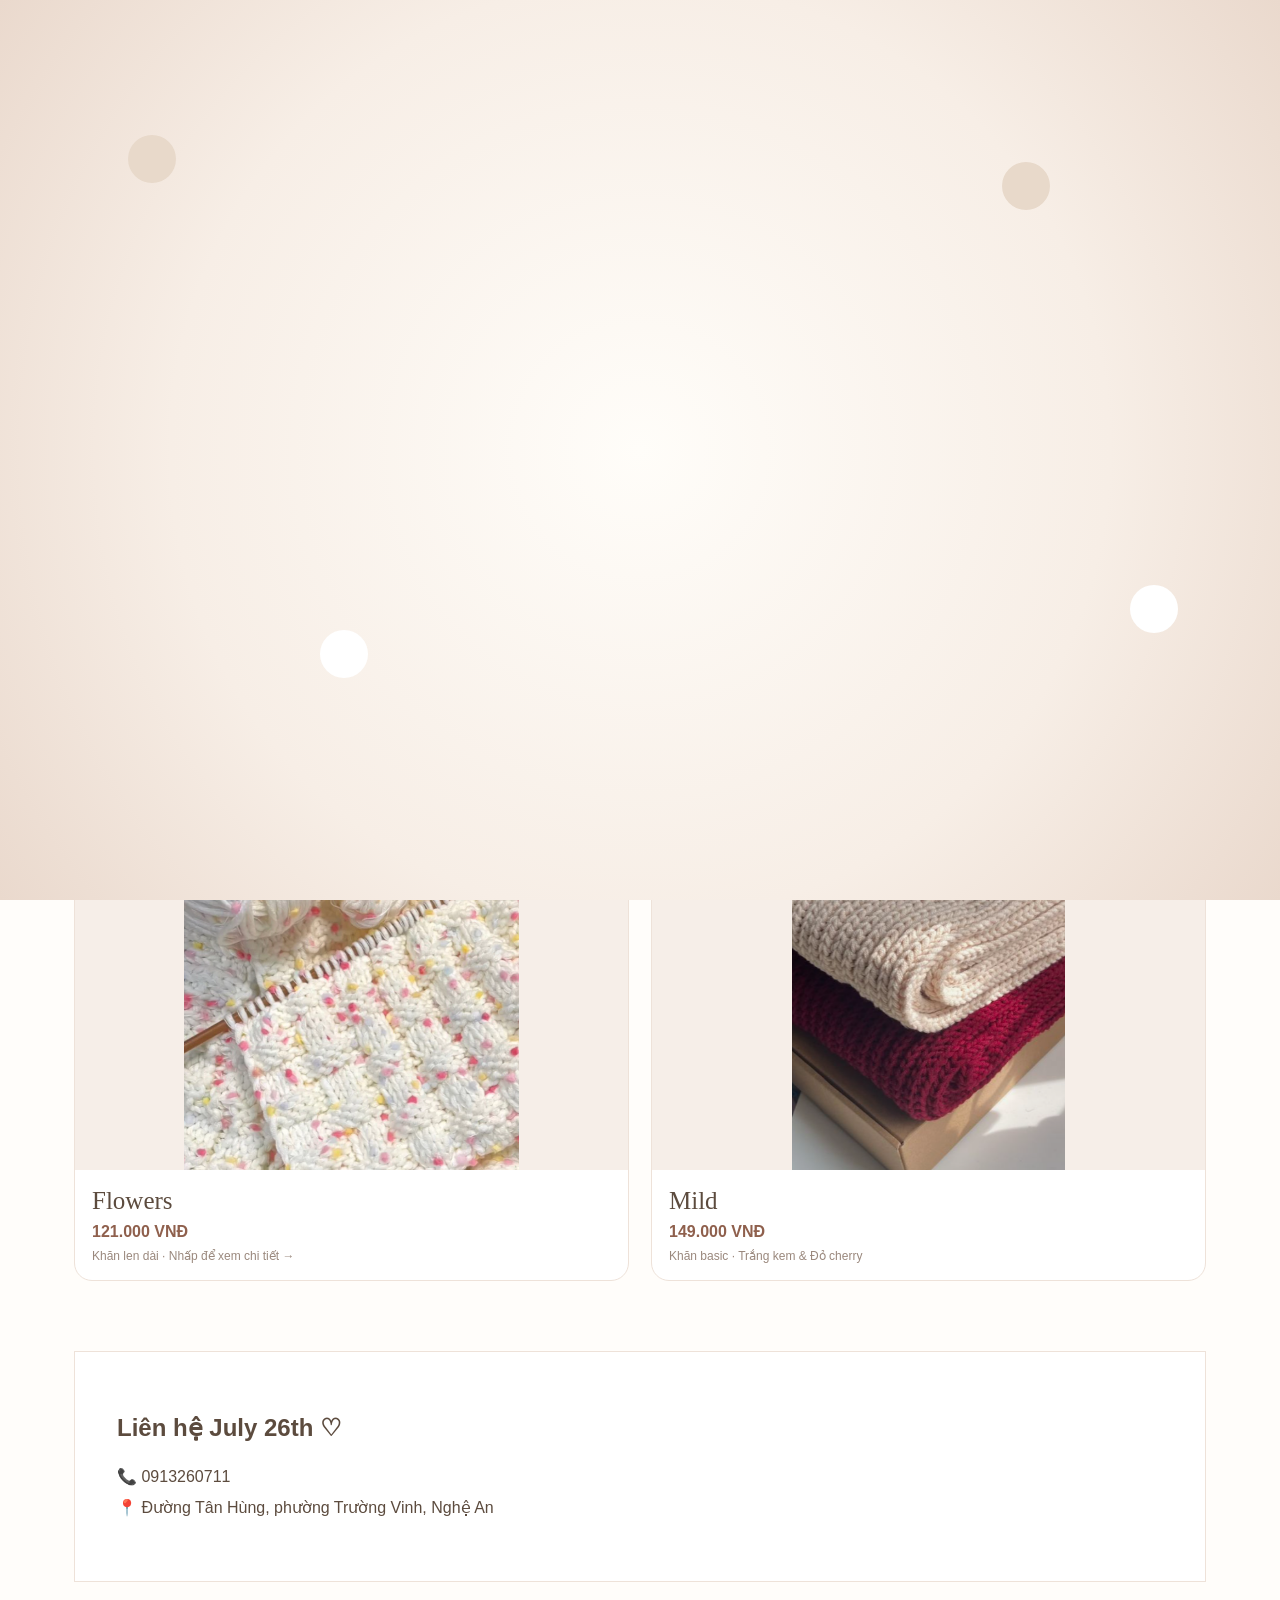
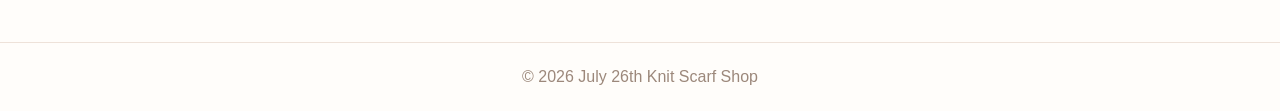
==== commit c2d5574e: "Đổi ảnh Flowers, đưa Mild vào Khăn basic và sửa logo" ====
--- a/index.html
+++ b/index.html
@@ -1 +1 @@
-<!doctype html><html lang="vi"><head><meta charset="utf-8"><meta name="viewport" content="width=device-width,initial-scale=1"><title>July 26th — Knit Scarf Shop</title><style>*{box-sizing:border-box}html{scroll-behavior:smooth}body{margin:0;background:#fffdfa;color:#5c4b3e;font-family:Arial,sans-serif;overflow-x:hidden}a{text-decoration:none;color:inherit}.top{text-align:center;background:#f7eee6;padding:9px;color:#8b705e;font-size:12px}.head{max-width:1180px;height:110px;margin:auto;padding:8px 24px;display:flex;align-items:center;justify-content:space-between}.logo{width:155px;height:100px;object-fit:contain}.nav{display:flex;gap:26px;font-weight:600}.hero{position:relative;max-width:1180px;margin:20px auto 55px;background:#f8eee7;border-radius:26px;display:grid;grid-template-columns:1fr 1fr;overflow:hidden}.copy{padding:60px;position:relative;z-index:5}.copy h1{font:500 44px Georgia,serif;line-height:1.25}.copy p{line-height:1.8;color:#806e62}.warm{color:#b47f68!important;position:relative;z-index:9}.heroimg{background:#f6eee8;display:flex;align-items:center;justify-content:center}.heroimg img{width:100%;height:420px;object-fit:contain;transition:opacity .8s ease}.btn,.visit{display:inline-block;background:#d9a98e;color:#fff;padding:12px 22px;border:0;border-radius:25px;cursor:pointer}.section{max-width:1180px;margin:auto;padding:0 24px 70px}.cats{display:flex;gap:9px;flex-wrap:wrap;margin:18px 0 25px}.cat,.variant{border:1px solid #ead9cd;background:#fff7f1;color:#806356;padding:9px 15px;border-radius:22px;cursor:pointer}.cat.active,.variant.active{background:#d9a98e;color:#fff}.grid{display:grid;grid-template-columns:repeat(2,1fr);gap:22px}.card{background:#fff;border:1px solid #eee2d9;border-radius:18px;overflow:hidden;cursor:pointer}.card.hide{display:none}.product-photo{position:relative;height:370px;background:#f6eee8}.product-photo img{width:100%;height:100%;object-fit:contain;display:block;transition:opacity .55s ease}.product-photo .hover-photo{position:absolute;inset:0;opacity:0}.card:hover .main-photo{opacity:0}.card:hover .hover-photo{opacity:1}.info{padding:17px}.info h3{font:500 25px Georgia,serif;margin:0 0 8px}.price{font-weight:bold;color:#8f604d}.hint{font-size:12px;color:#9a887d;margin-top:8px}.contact{max-width:1132px;margin:0 auto 60px;padding:42px;border:1px solid #eee2d9;background:#fff}.contact p{line-height:1.9}.foot{text-align:center;border-top:1px solid #eee2d9;padding:25px;color:#9c887b}.modal{border:0;border-radius:20px;padding:0;width:min(1000px,94vw);max-height:92vh;overflow:auto}.modal::backdrop{background:#4c3b32aa}.modalbox{display:grid;grid-template-columns:1fr 1fr}.photos{background:#f6eee8;padding:15px}.photos img{width:100%;max-height:510px;object-fit:contain;display:block;border-radius:14px;margin-bottom:12px}.detail{padding:30px}.detail h2{font:500 38px Georgia,serif;margin:8px 0}.text{white-space:pre-line;line-height:1.8;color:#76645a;font-size:14px}.close{position:absolute;right:12px;top:9px;border:0;border-radius:50%;width:38px;height:38px;background:#fff;font-size:24px;cursor:pointer}.mild-main{width:100%;height:430px;object-fit:contain;background:#f6eee8;border-radius:14px}.mild-mini{display:grid;grid-template-columns:repeat(3,1fr);gap:9px}.mild-mini img{width:100%;height:105px;object-fit:contain;background:#f6eee8;border:2px solid transparent;border-radius:10px;cursor:pointer}.mild-mini img.active{border-color:#c58f7b}.variants{display:flex;gap:10px;margin:18px 0}.yarn{position:absolute;width:65px;height:65px;border-radius:50%;background:radial-gradient(circle at 35% 30%,#fff,#e7d8c8 55%,#cdbbaa);box-shadow:0 8px 18px #8b705e22}.yarn.white{background:radial-gradient(circle at 35% 30%,#fff,#faf8f4 55%,#ddd8d0)}.yarns{position:absolute;inset:0;pointer-events:none;z-index:1}.one{left:5%;top:12%}.two{left:43%;top:7%}.three{right:7%;top:22%}.four{right:12%;bottom:12%}.five{left:4%;bottom:10%}#welcome{position:fixed;inset:0;z-index:99999;background:radial-gradient(circle,#fffdf9,#f7eee6 60%,#ead9cd);display:flex;align-items:center;justify-content:center;overflow:hidden;transition:opacity 1.3s}.welcome-message{text-align:center;opacity:0;transform:translateY(18px);transition:opacity 2s ease,transform 2s ease}.welcome-message.ready{opacity:1;transform:none}.welcome-message h1{font:500 clamp(36px,6vw,78px) Georgia,serif;margin:0 0 15px}.welcome-message p{letter-spacing:4px;color:#b0836e}.visit{opacity:0;transform:translateY(10px);transition:opacity 1.8s ease,transform 1.8s ease;margin:24px auto 0}.visit.show{opacity:1;transform:none}.welcome-yarn{position:absolute;width:48px;height:48px;border-radius:50%;background:#e8d9ca;animation:float 4s ease-in-out infinite}.welcome-yarn:nth-child(1){left:10%;top:15%}.welcome-yarn:nth-child(2){left:25%;top:70%;background:#fff;animation-delay:.8s}.welcome-yarn:nth-child(3){right:18%;top:18%;animation-delay:1.4s}.welcome-yarn:nth-child(4){right:8%;top:65%;background:#fff;animation-delay:2s}@keyframes float{0%,100%{transform:translate(0,0) rotate(0)}50%{transform:translate(35px,-45px) rotate(180deg)}}.bow{position:fixed;left:50%;top:-350px;z-index:90000;font-size:min(75vw,760px);line-height:.7;opacity:0;pointer-events:none}.bow.show{opacity:1;animation:bow 2.3s cubic-bezier(.08,.9,.08,1) forwards}@keyframes bow{0%{top:-350px;transform:translateX(-50%) scale(.45) rotate(-18deg)}35%{top:10%;transform:translateX(-50%) scale(1.15) rotate(8deg)}60%{top:25%;transform:translateX(-50%) scale(1.3)}100%{top:-420px;transform:translateX(-50%) scale(.5) rotate(30deg);opacity:0}}.wind{position:fixed;inset:0;z-index:80000;pointer-events:none;opacity:0}.wind.show{opacity:1}.wind i{position:absolute;left:-130vw;width:160vw;height:7px;background:linear-gradient(90deg,transparent,#fff,#cba995,#fff,transparent);box-shadow:0 0 30px #fff;transform:rotate(-7deg)}.wind i:nth-child(1){top:25%}.wind i:nth-child(2){top:42%}.wind i:nth-child(3){top:59%}.wind i:nth-child(4){top:76%}.wind.show i{animation:gust .65s linear forwards}@keyframes gust{to{left:130vw}}.wind.show~#page{animation:pagePull .8s cubic-bezier(.2,.9,.1,1) forwards}@keyframes pagePull{0%{transform:translateX(0) rotate(0)}55%{transform:translateX(16vw) rotate(2deg)}100%{transform:translateX(100vw) rotate(7deg)}}@media(max-width:800px){.nav{display:none}.head{justify-content:center}.hero,.modalbox{grid-template-columns:1fr}.copy{padding:38px 26px}.heroimg img{height:300px}.grid{grid-template-columns:1fr}.product-photo{height:330px}}</style></head><body><div id="welcome"><i class="welcome-yarn"></i><i class="welcome-yarn"></i><i class="welcome-yarn"></i><i class="welcome-yarn"></i><div class="welcome-message" id="welcomeMessage"><h1>Welcome to July 26th</h1><p>KNIT SCARF SHOP · MADE WITH LOVE ♡</p><button class="visit" id="visit">Ghé Thăm</button></div></div><div class="wind" id="wind"><i></i><i></i><i></i><i></i></div><div class="bow" id="bow">🎀</div><div class="top">♡ Miễn phí vận chuyển cho đơn từ 450.000đ • Chào mừng đến với July 26th</div><header class="head"><a href="index.html"><img class="logo" src="assets/logo.jpg?v=16" alt="July 26th"></a><nav class="nav"><a href="index.html">Trang chủ</a><a href="#products">Sản phẩm</a><a href="about.html" id="aboutLink">Giới thiệu</a><a href="#contact" id="contactLink">Liên hệ</a></nav></header><main id="page"><section class="hero"><div class="yarns"><i class="yarn one"></i><i class="yarn white two"></i><i class="yarn three"></i><i class="yarn white four"></i><i class="yarn five"></i></div><div class="copy"><p class="warm">Warmth in every stitch ♡</p><h1>Khăn len xinh xắn cho những ngày dịu dàng</h1><p>Nhẹ nhàng, ấm áp và có một chút đáng yêu rất July 26th.</p><a class="btn" href="#products">Khám phá sản phẩm →</a></div><div class="heroimg"><img id="heroSlide" src="assets/flowers.PNG" alt="July 26th"></div></section><section class="section" id="products"><p style="color:#c58f7b">MADE WITH LOVE ♡</p><h2>Sản phẩm</h2><div class="cats"><button class="cat active" data-cat="all">Tất cả</button><button class="cat" data-cat="basic">Khăn basic</button><button class="cat" data-cat="long">Khăn len dài</button><button class="cat" data-cat="set">Set khăn len</button><button class="cat" data-cat="yarn">Len</button></div><div class="grid"><article class="card" data-cat="long" onclick="flowersModal.showModal()"><div class="product-photo"><img class="main-photo" src="assets/flowers.PNG" alt="Flowers"><img class="hover-photo" src="assets/hhhh.PNG" alt="Flowers"></div><div class="info"><h3>Flowers</h3><div class="price">121.000 VNĐ</div><div class="hint">Khăn len dài · Nhấp để xem chi tiết →</div></div></article><article class="card" data-cat="long" onclick="mildModal.showModal()"><div class="product-photo"><img class="main-photo" src="assets/mild.PNG" alt="Mild"><img class="hover-photo" src="assets/mild1.PNG" alt="Mild"></div><div class="info"><h3>Mild</h3><div class="price">149.000 VNĐ</div><div class="hint">Khăn len dài · Trắng kem & Đỏ cherry</div></div></article></div></section><section class="contact" id="contact"><h2>Liên hệ July 26th ♡</h2><p>📞 <a href="tel:0913260711">0913260711</a><br>📍 Đường Tân Hùng, phường Trường Vinh, Nghệ An</p></section></main><footer class="foot">© 2026 July 26th Knit Scarf Shop</footer><dialog class="modal" id="flowersModal"><button class="close" onclick="flowersModal.close()">×</button><div class="modalbox"><div class="photos"><img src="assets/flowers.PNG" alt="Flowers"><img src="assets/hhhh.PNG" alt="Flowers"></div><div class="detail"><p style="color:#c58f7b">JULY 26TH · KHĂN LEN DÀI</p><h2>🌷 Flowers</h2><div class="price">121.000 VNĐ</div><div class="text">🌷 FLOWERS — Khăn đan len mang cả một vườn hoa bên mình\n\nCó những ngày chỉ cần một chiếc khăn xinh xắn cũng đủ khiến outfit trở nên đặc biệt hơn. Flowers được tạo nên dành cho những cô gái yêu sự nhẹ nhàng, đáng yêu nhưng vẫn muốn có một chút cá tính và hiện đại. 🌸\n\n✨ Thiết kế đáng yêu\n🧶 Phong cách handmade\n🎀 Dễ phối đồ\n📸 Lên hình cực xinh\n🌷 Phù hợp nhiều phong cách: nhẹ nhàng, vintage, tiểu thư, cute và Y2K.\n\n“🌸 Mang theo một chút mùa hoa, để những ngày bình thường cũng trở nên thật xinh.”</div></div></div></dialog><dialog class="modal" id="mildModal"><button class="close" onclick="mildModal.close()">×</button><div class="modalbox"><div class="photos"><img id="mildMain" class="mild-main" src="assets/mild.PNG" alt="Mild"><div class="mild-mini"><img class="active" src="assets/mild.PNG" data-img="assets/mild.PNG"><img src="assets/mild1.PNG" data-img="assets/mild1.PNG"><img src="assets/mild2.PNG" data-img="assets/mild2.PNG"></div></div><div class="detail"><p style="color:#c58f7b">JULY 26TH · KHĂN LEN DÀI</p><h2>☁️ Mild</h2><div class="price">149.000 VNĐ</div><div class="variants"><button class="variant active" data-img="assets/mild1.PNG">🤍 Trắng kem</button><button class="variant" data-img="assets/mild2.PNG">🍒 Đỏ cherry</button></div><div class="text">☁️ MILD — Dịu dàng vừa đủ, xinh xắn vừa vặn\n\nCó những món đồ không cần quá nổi bật nhưng vẫn khiến người ta phải ngoái nhìn. Mild mang vẻ đẹp nhẹ nhàng, tinh tế và đáng yêu, dành cho những ngày bạn muốn outfit của mình trông thật mềm mại và có gu. 🤍\n\n✨ Thiết kế tối giản nhưng không đơn điệu\n🧸 Cảm giác mềm mại, ấm áp\n🎀 Dễ dàng phối đồ\n📸 Xinh cả ngoài đời lẫn trên ảnh, hợp phong cách Hàn Quốc, vintage, nàng thơ và casual.\n\n“Mild — không cần quá nổi bật, chỉ cần vừa đủ để khiến bạn trở nên thật đặc biệt.” ☁️\n\nMild — 149.000 VNĐ</div></div></div></dialog><script>const welcome=document.getElementById('welcome'),message=document.getElementById('welcomeMessage'),visit=document.getElementById('visit');setTimeout(()=>message.classList.add('ready'),2200);setTimeout(()=>visit.classList.add('show'),5000);visit.onclick=()=>{welcome.style.opacity=0;setTimeout(()=>welcome.remove(),1300)};document.querySelectorAll('.cat').forEach(b=>b.onclick=()=>{document.querySelectorAll('.cat').forEach(x=>x.classList.remove('active'));b.classList.add('active');document.querySelectorAll('.card').forEach(c=>c.classList.toggle('hide',b.dataset.cat!=='all'&&c.dataset.cat!==b.dataset.cat))});document.querySelectorAll('.variant,.mild-mini img').forEach(x=>x.onclick=()=>{document.getElementById('mildMain').src=x.dataset.img;document.querySelectorAll('.variant,.mild-mini img').forEach(y=>y.classList.remove('active'));x.classList.add('active');document.querySelectorAll('.mild-mini img').forEach(i=>{if(i.dataset.img===x.dataset.img)i.classList.add('active')})});document.getElementById('contactLink').onclick=e=>{e.preventDefault();const b=document.getElementById('bow');b.classList.remove('show');void b.offsetWidth;b.classList.add('show');setTimeout(()=>document.getElementById('contact').scrollIntoView({behavior:'smooth'}),900)};const heroImgs=['assets/flowers.PNG','assets/hhhh.PNG','assets/mild.PNG','assets/mild1.PNG','assets/mild2.PNG','assets/july.PNG'];let hi=0;setInterval(()=>{const im=document.getElementById('heroSlide');im.style.opacity=0;setTimeout(()=>{hi=(hi+1)%heroImgs.length;im.src=heroImgs[hi];im.style.opacity=1},500)},15000);document.getElementById('aboutLink').onclick=e=>{e.preventDefault();const w=document.getElementById('wind');w.classList.remove('show');void w.offsetWidth;w.classList.add('show');setTimeout(()=>location.href='about.html',780)};</script></body></html>+<!doctype html><html lang="vi"><head><meta charset="utf-8"><meta name="viewport" content="width=device-width,initial-scale=1"><title>July 26th — Knit Scarf Shop</title><style>*{box-sizing:border-box}html{scroll-behavior:smooth}body{margin:0;background:#fffdfa;color:#5c4b3e;font-family:Arial,sans-serif;overflow-x:hidden}a{text-decoration:none;color:inherit}.top{text-align:center;background:#f7eee6;padding:9px;color:#8b705e;font-size:12px}.head{max-width:1180px;height:110px;margin:auto;padding:8px 24px;display:flex;align-items:center;justify-content:space-between}.logo{width:155px;height:100px;object-fit:contain;display:block}.nav{display:flex;gap:26px;font-weight:600}.hero{position:relative;max-width:1180px;margin:20px auto 55px;background:#f8eee7;border-radius:26px;display:grid;grid-template-columns:1fr 1fr;overflow:hidden}.copy{padding:60px;position:relative;z-index:5}.copy h1{font:500 44px Georgia,serif;line-height:1.25}.copy p{line-height:1.8;color:#806e62}.warm{color:#b47f68!important;position:relative;z-index:9}.heroimg{background:#f6eee8;display:flex;align-items:center;justify-content:center}.heroimg img{width:100%;height:420px;object-fit:contain;transition:opacity .8s ease}.btn,.visit{display:inline-block;background:#d9a98e;color:#fff;padding:12px 22px;border:0;border-radius:25px;cursor:pointer}.section{max-width:1180px;margin:auto;padding:0 24px 70px}.cats{display:flex;gap:9px;flex-wrap:wrap;margin:18px 0 25px}.cat,.variant{border:1px solid #ead9cd;background:#fff7f1;color:#806356;padding:9px 15px;border-radius:22px;cursor:pointer}.cat.active,.variant.active{background:#d9a98e;color:#fff}.grid{display:grid;grid-template-columns:repeat(2,1fr);gap:22px}.card{background:#fff;border:1px solid #eee2d9;border-radius:18px;overflow:hidden;cursor:pointer}.card.hide{display:none}.product-photo{position:relative;height:370px;background:#f6eee8}.product-photo img{width:100%;height:100%;object-fit:contain;display:block;transition:opacity .55s ease}.product-photo .hover-photo{position:absolute;inset:0;opacity:0}.card:hover .main-photo{opacity:0}.card:hover .hover-photo{opacity:1}.info{padding:17px}.info h3{font:500 25px Georgia,serif;margin:0 0 8px}.price{font-weight:bold;color:#8f604d}.hint{font-size:12px;color:#9a887d;margin-top:8px}.contact{max-width:1132px;margin:0 auto 60px;padding:42px;border:1px solid #eee2d9;background:#fff}.contact p{line-height:1.9}.foot{text-align:center;border-top:1px solid #eee2d9;padding:25px;color:#9c887b}.modal{border:0;border-radius:20px;padding:0;width:min(1000px,94vw);max-height:92vh;overflow:auto}.modal::backdrop{background:#4c3b32aa}.modalbox{display:grid;grid-template-columns:1fr 1fr}.photos{background:#f6eee8;padding:15px}.photos img{width:100%;max-height:510px;object-fit:contain;display:block;border-radius:14px;margin-bottom:12px}.detail{padding:30px}.detail h2{font:500 38px Georgia,serif;margin:8px 0}.text{white-space:pre-line;line-height:1.8;color:#76645a;font-size:14px}.close{position:absolute;right:12px;top:9px;border:0;border-radius:50%;width:38px;height:38px;background:#fff;font-size:24px;cursor:pointer}.mild-main{width:100%;height:430px;object-fit:contain;background:#f6eee8;border-radius:14px}.mild-mini{display:grid;grid-template-columns:repeat(3,1fr);gap:9px}.mild-mini img{width:100%;height:105px;object-fit:contain;background:#f6eee8;border:2px solid transparent;border-radius:10px;cursor:pointer}.mild-mini img.active{border-color:#c58f7b}.variants{display:flex;gap:10px;margin:18px 0}.yarn{position:absolute;width:65px;height:65px;border-radius:50%;background:radial-gradient(circle at 35% 30%,#fff,#e7d8c8 55%,#cdbbaa);box-shadow:0 8px 18px #8b705e22}.yarn.white{background:radial-gradient(circle at 35% 30%,#fff,#faf8f4 55%,#ddd8d0)}.yarns{position:absolute;inset:0;pointer-events:none;z-index:1}.one{left:5%;top:12%}.two{left:43%;top:7%}.three{right:7%;top:22%}.four{right:12%;bottom:12%}.five{left:4%;bottom:10%}#welcome{position:fixed;inset:0;z-index:99999;background:radial-gradient(circle,#fffdf9,#f7eee6 60%,#ead9cd);display:flex;align-items:center;justify-content:center;overflow:hidden;transition:opacity 1.3s}.welcome-message{text-align:center;opacity:0;transform:translateY(18px);transition:opacity 2s ease,transform 2s ease}.welcome-message.ready{opacity:1;transform:none}.welcome-message h1{font:500 clamp(36px,6vw,78px) Georgia,serif;margin:0 0 15px}.welcome-message p{letter-spacing:4px;color:#b0836e}.visit{opacity:0;transform:translateY(10px);transition:opacity 1.8s ease,transform 1.8s ease;margin:24px auto 0}.visit.show{opacity:1;transform:none}.welcome-yarn{position:absolute;width:48px;height:48px;border-radius:50%;background:#e8d9ca;animation:float 4s ease-in-out infinite}.welcome-yarn:nth-child(1){left:10%;top:15%}.welcome-yarn:nth-child(2){left:25%;top:70%;background:#fff;animation-delay:.8s}.welcome-yarn:nth-child(3){right:18%;top:18%;animation-delay:1.4s}.welcome-yarn:nth-child(4){right:8%;top:65%;background:#fff;animation-delay:2s}@keyframes float{0%,100%{transform:translate(0,0) rotate(0)}50%{transform:translate(35px,-45px) rotate(180deg)}}.bow{position:fixed;left:50%;top:-350px;z-index:90000;font-size:min(75vw,760px);line-height:.7;opacity:0;pointer-events:none}.bow.show{opacity:1;animation:bow 2.3s cubic-bezier(.08,.9,.08,1) forwards}@keyframes bow{0%{top:-350px;transform:translateX(-50%) scale(.45) rotate(-18deg)}35%{top:10%;transform:translateX(-50%) scale(1.15) rotate(8deg)}60%{top:25%;transform:translateX(-50%) scale(1.3)}100%{top:-420px;transform:translateX(-50%) scale(.5) rotate(30deg);opacity:0}}.wind{position:fixed;inset:0;z-index:80000;pointer-events:none;opacity:0}.wind.show{opacity:1}.wind i{position:absolute;left:-130vw;width:160vw;height:7px;background:linear-gradient(90deg,transparent,#fff,#cba995,#fff,transparent);box-shadow:0 0 30px #fff;transform:rotate(-7deg)}.wind i:nth-child(1){top:25%}.wind i:nth-child(2){top:42%}.wind i:nth-child(3){top:59%}.wind i:nth-child(4){top:76%}.wind.show i{animation:gust .65s linear forwards}@keyframes gust{to{left:130vw}}.wind.show~#page{animation:pagePull .8s cubic-bezier(.2,.9,.1,1) forwards}@keyframes pagePull{0%{transform:translateX(0) rotate(0)}55%{transform:translateX(16vw) rotate(2deg)}100%{transform:translateX(100vw) rotate(7deg)}}@media(max-width:800px){.nav{display:none}.head{justify-content:center}.hero,.modalbox{grid-template-columns:1fr}.copy{padding:38px 26px}.heroimg img{height:300px}.grid{grid-template-columns:1fr}.product-photo{height:330px}}</style></head><body><div id="welcome"><i class="welcome-yarn"></i><i class="welcome-yarn"></i><i class="welcome-yarn"></i><i class="welcome-yarn"></i><div class="welcome-message" id="welcomeMessage"><h1>Welcome to July 26th</h1><p>KNIT SCARF SHOP · MADE WITH LOVE ♡</p><button class="visit" id="visit">Ghé Thăm</button></div></div><div class="wind" id="wind"><i></i><i></i><i></i><i></i></div><div class="bow" id="bow">🎀</div><div class="top">♡ Miễn phí vận chuyển cho đơn từ 450.000đ • Chào mừng đến với July 26th</div><header class="head"><a href="index.html"><img class="logo" src="assets/logo.jpg?v=20" alt="July 26th"></a><nav class="nav"><a href="index.html">Trang chủ</a><a href="#products">Sản phẩm</a><a href="about.html" id="aboutLink">Giới thiệu</a><a href="#contact" id="contactLink">Liên hệ</a></nav></header><main id="page"><section class="hero"><div class="yarns"><i class="yarn one"></i><i class="yarn white two"></i><i class="yarn three"></i><i class="yarn white four"></i><i class="yarn five"></i></div><div class="copy"><p class="warm">Warmth in every stitch ♡</p><h1>Khăn len xinh xắn cho những ngày dịu dàng</h1><p>Nhẹ nhàng, ấm áp và có một chút đáng yêu rất July 26th.</p><a class="btn" href="#products">Khám phá sản phẩm →</a></div><div class="heroimg"><img id="heroSlide" src="assets/flowers.PNG" alt="July 26th"></div></section><section class="section" id="products"><p style="color:#c58f7b">MADE WITH LOVE ♡</p><h2>Sản phẩm</h2><div class="cats"><button class="cat active" data-cat="all">Tất cả</button><button class="cat" data-cat="basic">Khăn basic</button><button class="cat" data-cat="long">Khăn len dài</button><button class="cat" data-cat="set">Set khăn len</button><button class="cat" data-cat="yarn">Len</button></div><div class="grid"><article class="card" data-cat="long" onclick="flowersModal.showModal()"><div class="product-photo"><img class="main-photo" src="assets/hhhh.PNG" alt="Flowers"><img class="hover-photo" src="assets/flowers.PNG" alt="Flowers"></div><div class="info"><h3>Flowers</h3><div class="price">121.000 VNĐ</div><div class="hint">Khăn len dài · Nhấp để xem chi tiết →</div></div></article><article class="card" data-cat="basic" onclick="mildModal.showModal()"><div class="product-photo"><img class="main-photo" src="assets/mild.PNG" alt="Mild"><img class="hover-photo" src="assets/mild1.PNG" alt="Mild"></div><div class="info"><h3>Mild</h3><div class="price">149.000 VNĐ</div><div class="hint">Khăn basic · Trắng kem & Đỏ cherry</div></div></article></div></section><section class="contact" id="contact"><h2>Liên hệ July 26th ♡</h2><p>📞 <a href="tel:0913260711">0913260711</a><br>📍 Đường Tân Hùng, phường Trường Vinh, Nghệ An</p></section></main><footer class="foot">© 2026 July 26th Knit Scarf Shop</footer><dialog class="modal" id="flowersModal"><button class="close" onclick="flowersModal.close()">×</button><div class="modalbox"><div class="photos"><img src="assets/hhhh.PNG" alt="Flowers"><img src="assets/flowers.PNG" alt="Flowers"></div><div class="detail"><p style="color:#c58f7b">JULY 26TH · KHĂN LEN DÀI</p><h2>🌷 Flowers</h2><div class="price">121.000 VNĐ</div><div class="text">🌷 FLOWERS — Khăn đan len mang cả một vườn hoa bên mình\n\nCó những ngày chỉ cần một chiếc khăn xinh xắn cũng đủ khiến outfit trở nên đặc biệt hơn. Flowers được tạo nên dành cho những cô gái yêu sự nhẹ nhàng, đáng yêu nhưng vẫn muốn có một chút cá tính và hiện đại. 🌸\n\n✨ Thiết kế đáng yêu\n🧶 Phong cách handmade\n🎀 Dễ phối đồ\n📸 Lên hình cực xinh\n🌷 Phù hợp nhiều phong cách: nhẹ nhàng, vintage, tiểu thư, cute và Y2K.\n\n“🌸 Mang theo một chút mùa hoa, để những ngày bình thường cũng trở nên thật xinh.”</div></div></div></dialog><dialog class="modal" id="mildModal"><button class="close" onclick="mildModal.close()">×</button><div class="modalbox"><div class="photos"><img id="mildMain" class="mild-main" src="assets/mild.PNG" alt="Mild"><div class="mild-mini"><img class="active" src="assets/mild.PNG" data-img="assets/mild.PNG"><img src="assets/mild1.PNG" data-img="assets/mild1.PNG"><img src="assets/mild2.PNG" data-img="assets/mild2.PNG"></div></div><div class="detail"><p style="color:#c58f7b">JULY 26TH · KHĂN BASIC</p><h2>☁️ Mild</h2><div class="price">149.000 VNĐ</div><div class="variants"><button class="variant active" data-img="assets/mild1.PNG">🤍 Trắng kem</button><button class="variant" data-img="assets/mild2.PNG">🍒 Đỏ cherry</button></div><div class="text">☁️ MILD — Dịu dàng vừa đủ, xinh xắn vừa vặn\n\nCó những món đồ không cần quá nổi bật nhưng vẫn khiến người ta phải ngoái nhìn. Mild mang vẻ đẹp nhẹ nhàng, tinh tế và đáng yêu, dành cho những ngày bạn muốn outfit của mình trông thật mềm mại và có gu. 🤍\n\n✨ Thiết kế tối giản nhưng không đơn điệu\n🧸 Cảm giác mềm mại, ấm áp\n🎀 Dễ dàng phối đồ\n📸 Xinh cả ngoài đời lẫn trên ảnh, hợp phong cách Hàn Quốc, vintage, nàng thơ và casual.\n\n“Mild — không cần quá nổi bật, chỉ cần vừa đủ để khiến bạn trở nên thật đặc biệt.” ☁️\n\nMild — 149.000 VNĐ</div></div></div></dialog><script>const welcome=document.getElementById('welcome'),message=document.getElementById('welcomeMessage'),visit=document.getElementById('visit');setTimeout(()=>message.classList.add('ready'),2200);setTimeout(()=>visit.classList.add('show'),5000);visit.onclick=()=>{welcome.style.opacity=0;setTimeout(()=>welcome.remove(),1300)};document.querySelectorAll('.cat').forEach(b=>b.onclick=()=>{document.querySelectorAll('.cat').forEach(x=>x.classList.remove('active'));b.classList.add('active');document.querySelectorAll('.card').forEach(c=>c.classList.toggle('hide',b.dataset.cat!=='all'&&c.dataset.cat!==b.dataset.cat))});document.querySelectorAll('.variant,.mild-mini img').forEach(x=>x.onclick=()=>{document.getElementById('mildMain').src=x.dataset.img;document.querySelectorAll('.variant,.mild-mini img').forEach(y=>y.classList.remove('active'));x.classList.add('active');document.querySelectorAll('.mild-mini img').forEach(i=>{if(i.dataset.img===x.dataset.img)i.classList.add('active')})});document.getElementById('contactLink').onclick=e=>{e.preventDefault();const b=document.getElementById('bow');b.classList.remove('show');void b.offsetWidth;b.classList.add('show');setTimeout(()=>document.getElementById('contact').scrollIntoView({behavior:'smooth'}),900)};const heroImgs=['assets/111.PNG','assets/222.PNG','assets/333.PNG','assets/444.PNG','assets/555.PNG','assets/666.PNG','assets/777.PNG'];let hi=0;setInterval(()=>{const im=document.getElementById('heroSlide');im.style.opacity=0;setTimeout(()=>{hi=(hi+1)%heroImgs.length;im.src=heroImgs[hi];im.style.opacity=1},500)},15000);document.getElementById('aboutLink').onclick=e=>{e.preventDefault();const w=document.getElementById('wind');w.classList.remove('show');void w.offsetWidth;w.classList.add('show');setTimeout(()=>location.href='about.html',780)};</script></body></html>
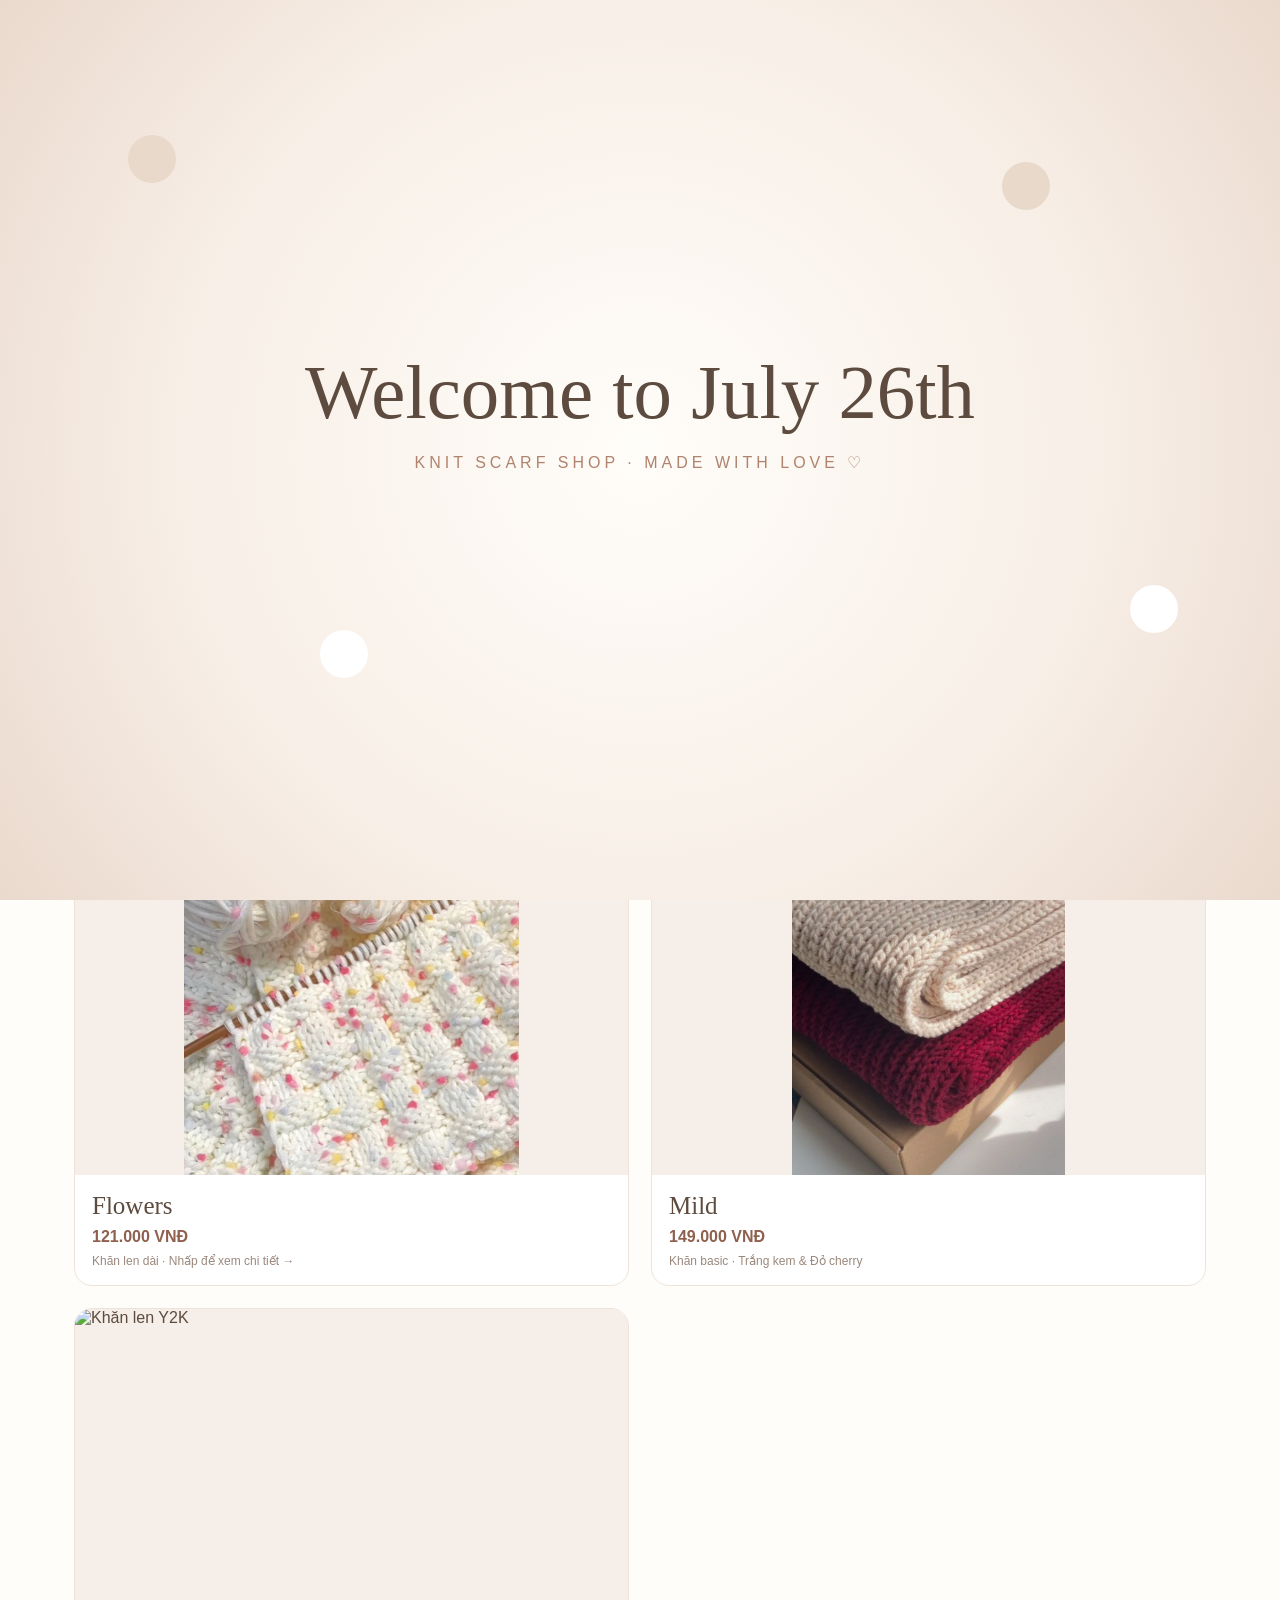
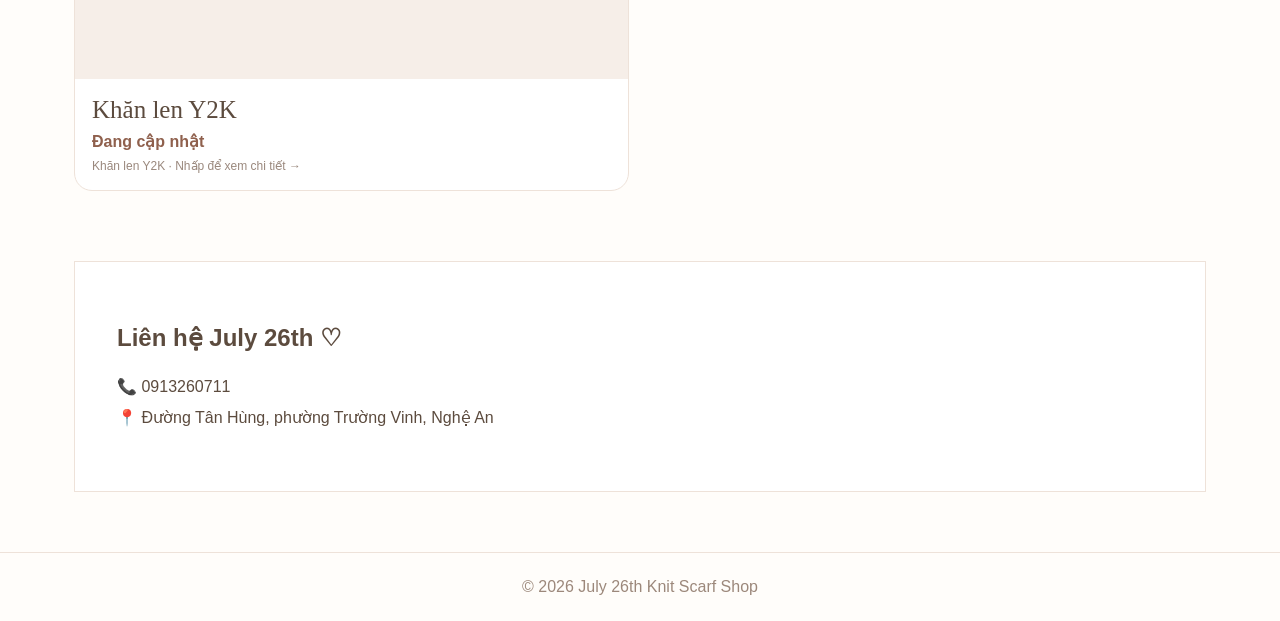
==== commit 56fee8ce: "Route homepage to updated July 26th shop" ====
--- a/index.html
+++ b/index.html
@@ -1 +1 @@
-<!doctype html><html lang="vi"><head><meta charset="utf-8"><meta name="viewport" content="width=device-width,initial-scale=1"><title>July 26th — Knit Scarf Shop</title><style>*{box-sizing:border-box}html{scroll-behavior:smooth}body{margin:0;background:#fffdfa;color:#5c4b3e;font-family:Arial,sans-serif;overflow-x:hidden}a{text-decoration:none;color:inherit}.top{text-align:center;background:#f7eee6;padding:9px;color:#8b705e;font-size:12px}.head{max-width:1180px;height:110px;margin:auto;padding:8px 24px;display:flex;align-items:center;justify-content:space-between}.logo{width:155px;height:100px;object-fit:contain;display:block}.nav{display:flex;gap:26px;font-weight:600}.hero{position:relative;max-width:1180px;margin:20px auto 55px;background:#f8eee7;border-radius:26px;display:grid;grid-template-columns:1fr 1fr;overflow:hidden}.copy{padding:60px;position:relative;z-index:5}.copy h1{font:500 44px Georgia,serif;line-height:1.25}.copy p{line-height:1.8;color:#806e62}.warm{color:#b47f68!important;position:relative;z-index:9}.heroimg{background:#f6eee8;display:flex;align-items:center;justify-content:center}.heroimg img{width:100%;height:420px;object-fit:contain;transition:opacity .8s ease}.btn,.visit{display:inline-block;background:#d9a98e;color:#fff;padding:12px 22px;border:0;border-radius:25px;cursor:pointer}.section{max-width:1180px;margin:auto;padding:0 24px 70px}.cats{display:flex;gap:9px;flex-wrap:wrap;margin:18px 0 25px}.cat,.variant{border:1px solid #ead9cd;background:#fff7f1;color:#806356;padding:9px 15px;border-radius:22px;cursor:pointer}.cat.active,.variant.active{background:#d9a98e;color:#fff}.grid{display:grid;grid-template-columns:repeat(2,1fr);gap:22px}.card{background:#fff;border:1px solid #eee2d9;border-radius:18px;overflow:hidden;cursor:pointer}.card.hide{display:none}.product-photo{position:relative;height:370px;background:#f6eee8}.product-photo img{width:100%;height:100%;object-fit:contain;display:block;transition:opacity .55s ease}.product-photo .hover-photo{position:absolute;inset:0;opacity:0}.card:hover .main-photo{opacity:0}.card:hover .hover-photo{opacity:1}.info{padding:17px}.info h3{font:500 25px Georgia,serif;margin:0 0 8px}.price{font-weight:bold;color:#8f604d}.hint{font-size:12px;color:#9a887d;margin-top:8px}.contact{max-width:1132px;margin:0 auto 60px;padding:42px;border:1px solid #eee2d9;background:#fff}.contact p{line-height:1.9}.foot{text-align:center;border-top:1px solid #eee2d9;padding:25px;color:#9c887b}.modal{border:0;border-radius:20px;padding:0;width:min(1000px,94vw);max-height:92vh;overflow:auto}.modal::backdrop{background:#4c3b32aa}.modalbox{display:grid;grid-template-columns:1fr 1fr}.photos{background:#f6eee8;padding:15px}.photos img{width:100%;max-height:510px;object-fit:contain;display:block;border-radius:14px;margin-bottom:12px}.detail{padding:30px}.detail h2{font:500 38px Georgia,serif;margin:8px 0}.text{white-space:pre-line;line-height:1.8;color:#76645a;font-size:14px}.close{position:absolute;right:12px;top:9px;border:0;border-radius:50%;width:38px;height:38px;background:#fff;font-size:24px;cursor:pointer}.mild-main{width:100%;height:430px;object-fit:contain;background:#f6eee8;border-radius:14px}.mild-mini{display:grid;grid-template-columns:repeat(3,1fr);gap:9px}.mild-mini img{width:100%;height:105px;object-fit:contain;background:#f6eee8;border:2px solid transparent;border-radius:10px;cursor:pointer}.mild-mini img.active{border-color:#c58f7b}.variants{display:flex;gap:10px;margin:18px 0}.yarn{position:absolute;width:65px;height:65px;border-radius:50%;background:radial-gradient(circle at 35% 30%,#fff,#e7d8c8 55%,#cdbbaa);box-shadow:0 8px 18px #8b705e22}.yarn.white{background:radial-gradient(circle at 35% 30%,#fff,#faf8f4 55%,#ddd8d0)}.yarns{position:absolute;inset:0;pointer-events:none;z-index:1}.one{left:5%;top:12%}.two{left:43%;top:7%}.three{right:7%;top:22%}.four{right:12%;bottom:12%}.five{left:4%;bottom:10%}#welcome{position:fixed;inset:0;z-index:99999;background:radial-gradient(circle,#fffdf9,#f7eee6 60%,#ead9cd);display:flex;align-items:center;justify-content:center;overflow:hidden;transition:opacity 1.3s}.welcome-message{text-align:center;opacity:0;transform:translateY(18px);transition:opacity 2s ease,transform 2s ease}.welcome-message.ready{opacity:1;transform:none}.welcome-message h1{font:500 clamp(36px,6vw,78px) Georgia,serif;margin:0 0 15px}.welcome-message p{letter-spacing:4px;color:#b0836e}.visit{opacity:0;transform:translateY(10px);transition:opacity 1.8s ease,transform 1.8s ease;margin:24px auto 0}.visit.show{opacity:1;transform:none}.welcome-yarn{position:absolute;width:48px;height:48px;border-radius:50%;background:#e8d9ca;animation:float 4s ease-in-out infinite}.welcome-yarn:nth-child(1){left:10%;top:15%}.welcome-yarn:nth-child(2){left:25%;top:70%;background:#fff;animation-delay:.8s}.welcome-yarn:nth-child(3){right:18%;top:18%;animation-delay:1.4s}.welcome-yarn:nth-child(4){right:8%;top:65%;background:#fff;animation-delay:2s}@keyframes float{0%,100%{transform:translate(0,0) rotate(0)}50%{transform:translate(35px,-45px) rotate(180deg)}}.bow{position:fixed;left:50%;top:-350px;z-index:90000;font-size:min(75vw,760px);line-height:.7;opacity:0;pointer-events:none}.bow.show{opacity:1;animation:bow 2.3s cubic-bezier(.08,.9,.08,1) forwards}@keyframes bow{0%{top:-350px;transform:translateX(-50%) scale(.45) rotate(-18deg)}35%{top:10%;transform:translateX(-50%) scale(1.15) rotate(8deg)}60%{top:25%;transform:translateX(-50%) scale(1.3)}100%{top:-420px;transform:translateX(-50%) scale(.5) rotate(30deg);opacity:0}}.wind{position:fixed;inset:0;z-index:80000;pointer-events:none;opacity:0}.wind.show{opacity:1}.wind i{position:absolute;left:-130vw;width:160vw;height:7px;background:linear-gradient(90deg,transparent,#fff,#cba995,#fff,transparent);box-shadow:0 0 30px #fff;transform:rotate(-7deg)}.wind i:nth-child(1){top:25%}.wind i:nth-child(2){top:42%}.wind i:nth-child(3){top:59%}.wind i:nth-child(4){top:76%}.wind.show i{animation:gust .65s linear forwards}@keyframes gust{to{left:130vw}}.wind.show~#page{animation:pagePull .8s cubic-bezier(.2,.9,.1,1) forwards}@keyframes pagePull{0%{transform:translateX(0) rotate(0)}55%{transform:translateX(16vw) rotate(2deg)}100%{transform:translateX(100vw) rotate(7deg)}}@media(max-width:800px){.nav{display:none}.head{justify-content:center}.hero,.modalbox{grid-template-columns:1fr}.copy{padding:38px 26px}.heroimg img{height:300px}.grid{grid-template-columns:1fr}.product-photo{height:330px}}</style></head><body><div id="welcome"><i class="welcome-yarn"></i><i class="welcome-yarn"></i><i class="welcome-yarn"></i><i class="welcome-yarn"></i><div class="welcome-message" id="welcomeMessage"><h1>Welcome to July 26th</h1><p>KNIT SCARF SHOP · MADE WITH LOVE ♡</p><button class="visit" id="visit">Ghé Thăm</button></div></div><div class="wind" id="wind"><i></i><i></i><i></i><i></i></div><div class="bow" id="bow">🎀</div><div class="top">♡ Miễn phí vận chuyển cho đơn từ 450.000đ • Chào mừng đến với July 26th</div><header class="head"><a href="index.html"><img class="logo" src="assets/logo.jpg?v=20" alt="July 26th"></a><nav class="nav"><a href="index.html">Trang chủ</a><a href="#products">Sản phẩm</a><a href="about.html" id="aboutLink">Giới thiệu</a><a href="#contact" id="contactLink">Liên hệ</a></nav></header><main id="page"><section class="hero"><div class="yarns"><i class="yarn one"></i><i class="yarn white two"></i><i class="yarn three"></i><i class="yarn white four"></i><i class="yarn five"></i></div><div class="copy"><p class="warm">Warmth in every stitch ♡</p><h1>Khăn len xinh xắn cho những ngày dịu dàng</h1><p>Nhẹ nhàng, ấm áp và có một chút đáng yêu rất July 26th.</p><a class="btn" href="#products">Khám phá sản phẩm →</a></div><div class="heroimg"><img id="heroSlide" src="assets/flowers.PNG" alt="July 26th"></div></section><section class="section" id="products"><p style="color:#c58f7b">MADE WITH LOVE ♡</p><h2>Sản phẩm</h2><div class="cats"><button class="cat active" data-cat="all">Tất cả</button><button class="cat" data-cat="basic">Khăn basic</button><button class="cat" data-cat="long">Khăn len dài</button><button class="cat" data-cat="set">Set khăn len</button><button class="cat" data-cat="yarn">Len</button></div><div class="grid"><article class="card" data-cat="long" onclick="flowersModal.showModal()"><div class="product-photo"><img class="main-photo" src="assets/hhhh.PNG" alt="Flowers"><img class="hover-photo" src="assets/flowers.PNG" alt="Flowers"></div><div class="info"><h3>Flowers</h3><div class="price">121.000 VNĐ</div><div class="hint">Khăn len dài · Nhấp để xem chi tiết →</div></div></article><article class="card" data-cat="basic" onclick="mildModal.showModal()"><div class="product-photo"><img class="main-photo" src="assets/mild.PNG" alt="Mild"><img class="hover-photo" src="assets/mild1.PNG" alt="Mild"></div><div class="info"><h3>Mild</h3><div class="price">149.000 VNĐ</div><div class="hint">Khăn basic · Trắng kem & Đỏ cherry</div></div></article></div></section><section class="contact" id="contact"><h2>Liên hệ July 26th ♡</h2><p>📞 <a href="tel:0913260711">0913260711</a><br>📍 Đường Tân Hùng, phường Trường Vinh, Nghệ An</p></section></main><footer class="foot">© 2026 July 26th Knit Scarf Shop</footer><dialog class="modal" id="flowersModal"><button class="close" onclick="flowersModal.close()">×</button><div class="modalbox"><div class="photos"><img src="assets/hhhh.PNG" alt="Flowers"><img src="assets/flowers.PNG" alt="Flowers"></div><div class="detail"><p style="color:#c58f7b">JULY 26TH · KHĂN LEN DÀI</p><h2>🌷 Flowers</h2><div class="price">121.000 VNĐ</div><div class="text">🌷 FLOWERS — Khăn đan len mang cả một vườn hoa bên mình\n\nCó những ngày chỉ cần một chiếc khăn xinh xắn cũng đủ khiến outfit trở nên đặc biệt hơn. Flowers được tạo nên dành cho những cô gái yêu sự nhẹ nhàng, đáng yêu nhưng vẫn muốn có một chút cá tính và hiện đại. 🌸\n\n✨ Thiết kế đáng yêu\n🧶 Phong cách handmade\n🎀 Dễ phối đồ\n📸 Lên hình cực xinh\n🌷 Phù hợp nhiều phong cách: nhẹ nhàng, vintage, tiểu thư, cute và Y2K.\n\n“🌸 Mang theo một chút mùa hoa, để những ngày bình thường cũng trở nên thật xinh.”</div></div></div></dialog><dialog class="modal" id="mildModal"><button class="close" onclick="mildModal.close()">×</button><div class="modalbox"><div class="photos"><img id="mildMain" class="mild-main" src="assets/mild.PNG" alt="Mild"><div class="mild-mini"><img class="active" src="assets/mild.PNG" data-img="assets/mild.PNG"><img src="assets/mild1.PNG" data-img="assets/mild1.PNG"><img src="assets/mild2.PNG" data-img="assets/mild2.PNG"></div></div><div class="detail"><p style="color:#c58f7b">JULY 26TH · KHĂN BASIC</p><h2>☁️ Mild</h2><div class="price">149.000 VNĐ</div><div class="variants"><button class="variant active" data-img="assets/mild1.PNG">🤍 Trắng kem</button><button class="variant" data-img="assets/mild2.PNG">🍒 Đỏ cherry</button></div><div class="text">☁️ MILD — Dịu dàng vừa đủ, xinh xắn vừa vặn\n\nCó những món đồ không cần quá nổi bật nhưng vẫn khiến người ta phải ngoái nhìn. Mild mang vẻ đẹp nhẹ nhàng, tinh tế và đáng yêu, dành cho những ngày bạn muốn outfit của mình trông thật mềm mại và có gu. 🤍\n\n✨ Thiết kế tối giản nhưng không đơn điệu\n🧸 Cảm giác mềm mại, ấm áp\n🎀 Dễ dàng phối đồ\n📸 Xinh cả ngoài đời lẫn trên ảnh, hợp phong cách Hàn Quốc, vintage, nàng thơ và casual.\n\n“Mild — không cần quá nổi bật, chỉ cần vừa đủ để khiến bạn trở nên thật đặc biệt.” ☁️\n\nMild — 149.000 VNĐ</div></div></div></dialog><script>const welcome=document.getElementById('welcome'),message=document.getElementById('welcomeMessage'),visit=document.getElementById('visit');setTimeout(()=>message.classList.add('ready'),2200);setTimeout(()=>visit.classList.add('show'),5000);visit.onclick=()=>{welcome.style.opacity=0;setTimeout(()=>welcome.remove(),1300)};document.querySelectorAll('.cat').forEach(b=>b.onclick=()=>{document.querySelectorAll('.cat').forEach(x=>x.classList.remove('active'));b.classList.add('active');document.querySelectorAll('.card').forEach(c=>c.classList.toggle('hide',b.dataset.cat!=='all'&&c.dataset.cat!==b.dataset.cat))});document.querySelectorAll('.variant,.mild-mini img').forEach(x=>x.onclick=()=>{document.getElementById('mildMain').src=x.dataset.img;document.querySelectorAll('.variant,.mild-mini img').forEach(y=>y.classList.remove('active'));x.classList.add('active');document.querySelectorAll('.mild-mini img').forEach(i=>{if(i.dataset.img===x.dataset.img)i.classList.add('active')})});document.getElementById('contactLink').onclick=e=>{e.preventDefault();const b=document.getElementById('bow');b.classList.remove('show');void b.offsetWidth;b.classList.add('show');setTimeout(()=>document.getElementById('contact').scrollIntoView({behavior:'smooth'}),900)};const heroImgs=['assets/111.PNG','assets/222.PNG','assets/333.PNG','assets/444.PNG','assets/555.PNG','assets/666.PNG','assets/777.PNG'];let hi=0;setInterval(()=>{const im=document.getElementById('heroSlide');im.style.opacity=0;setTimeout(()=>{hi=(hi+1)%heroImgs.length;im.src=heroImgs[hi];im.style.opacity=1},500)},15000);document.getElementById('aboutLink').onclick=e=>{e.preventDefault();const w=document.getElementById('wind');w.classList.remove('show');void w.offsetWidth;w.classList.add('show');setTimeout(()=>location.href='about.html',780)};</script></body></html>+<!doctype html><html lang="vi"><head><meta charset="utf-8"><meta name="viewport" content="width=device-width,initial-scale=1"><meta http-equiv="refresh" content="0;url=shop.html"><title>July 26th</title><script>location.replace('shop.html');</script></head><body><a href="shop.html">Ghé thăm July 26th</a></body></html>
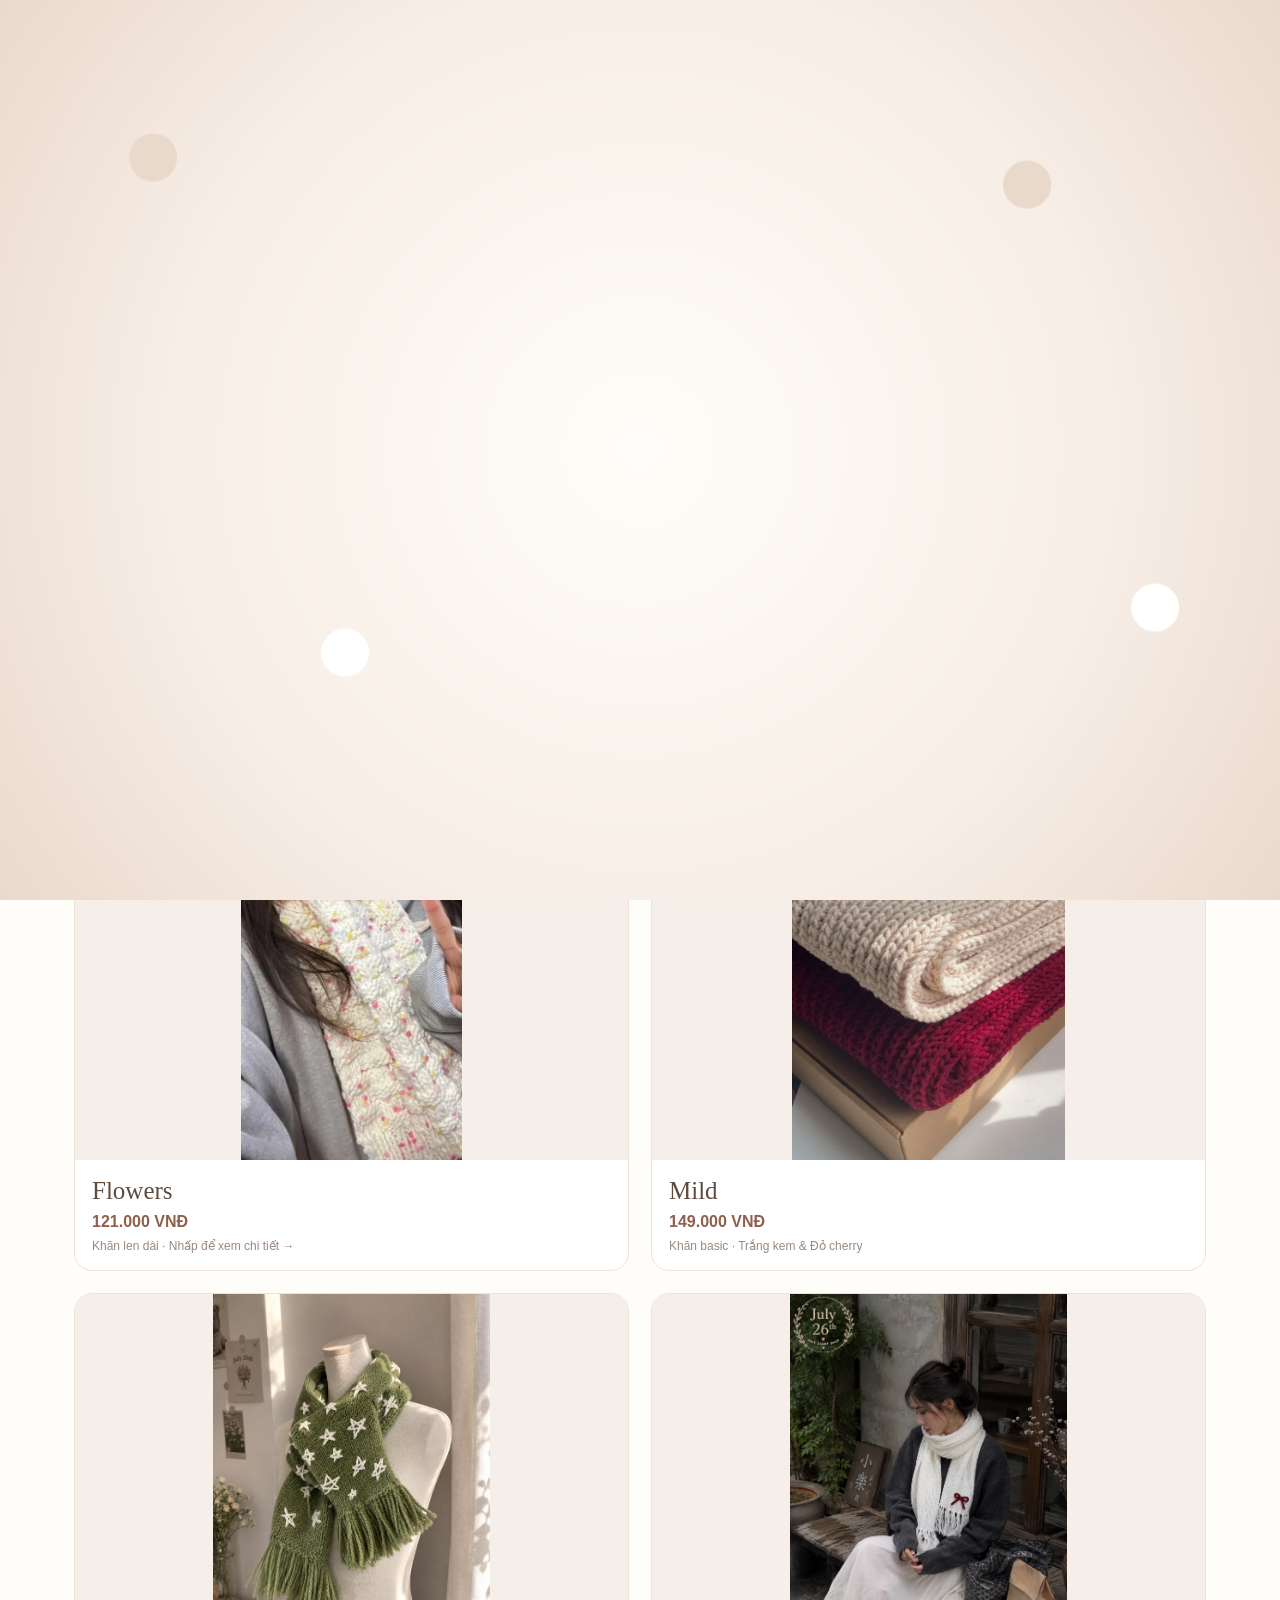
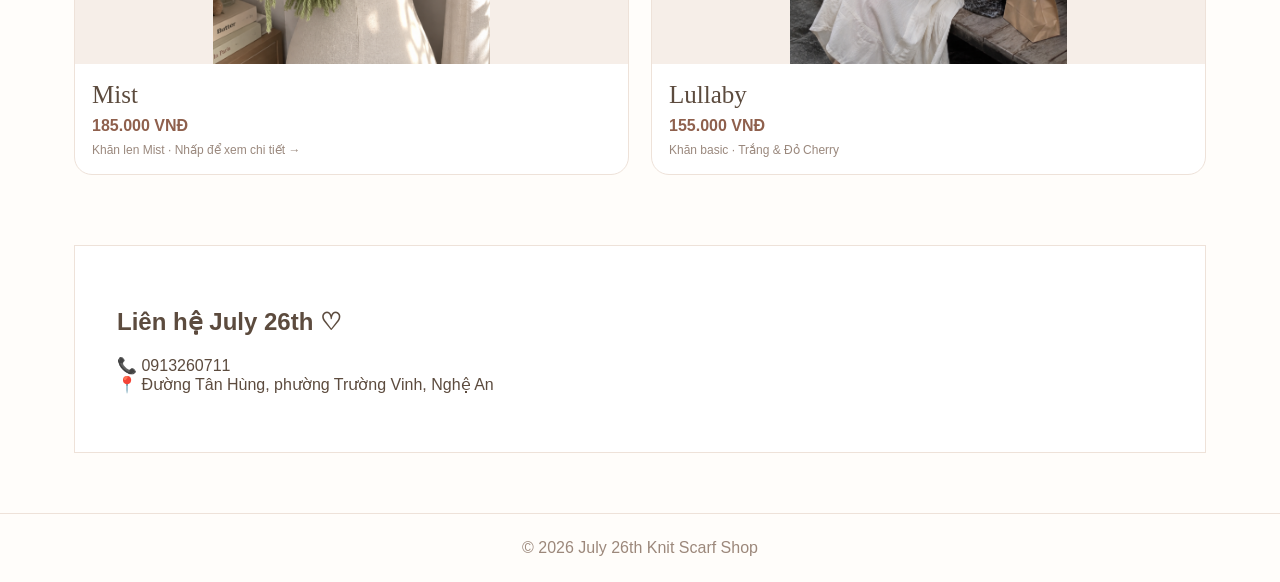
==== commit 58dabb27: "Set updated shop page as homepage" ====
--- a/index.html
+++ b/index.html
@@ -1 +1 @@
-<!doctype html><html lang="vi"><head><meta charset="utf-8"><meta name="viewport" content="width=device-width,initial-scale=1"><meta http-equiv="refresh" content="0;url=shop.html"><title>July 26th</title><script>location.replace('shop.html');</script></head><body><a href="shop.html">Ghé thăm July 26th</a></body></html>+<!doctype html><html lang="vi"><head><meta charset="utf-8"><meta name="viewport" content="width=device-width,initial-scale=1"><meta http-equiv="refresh" content="0;url=shop-v2.html"><title>July 26th</title></head><body><a href="shop-v2.html">Ghé thăm July 26th</a></body></html>
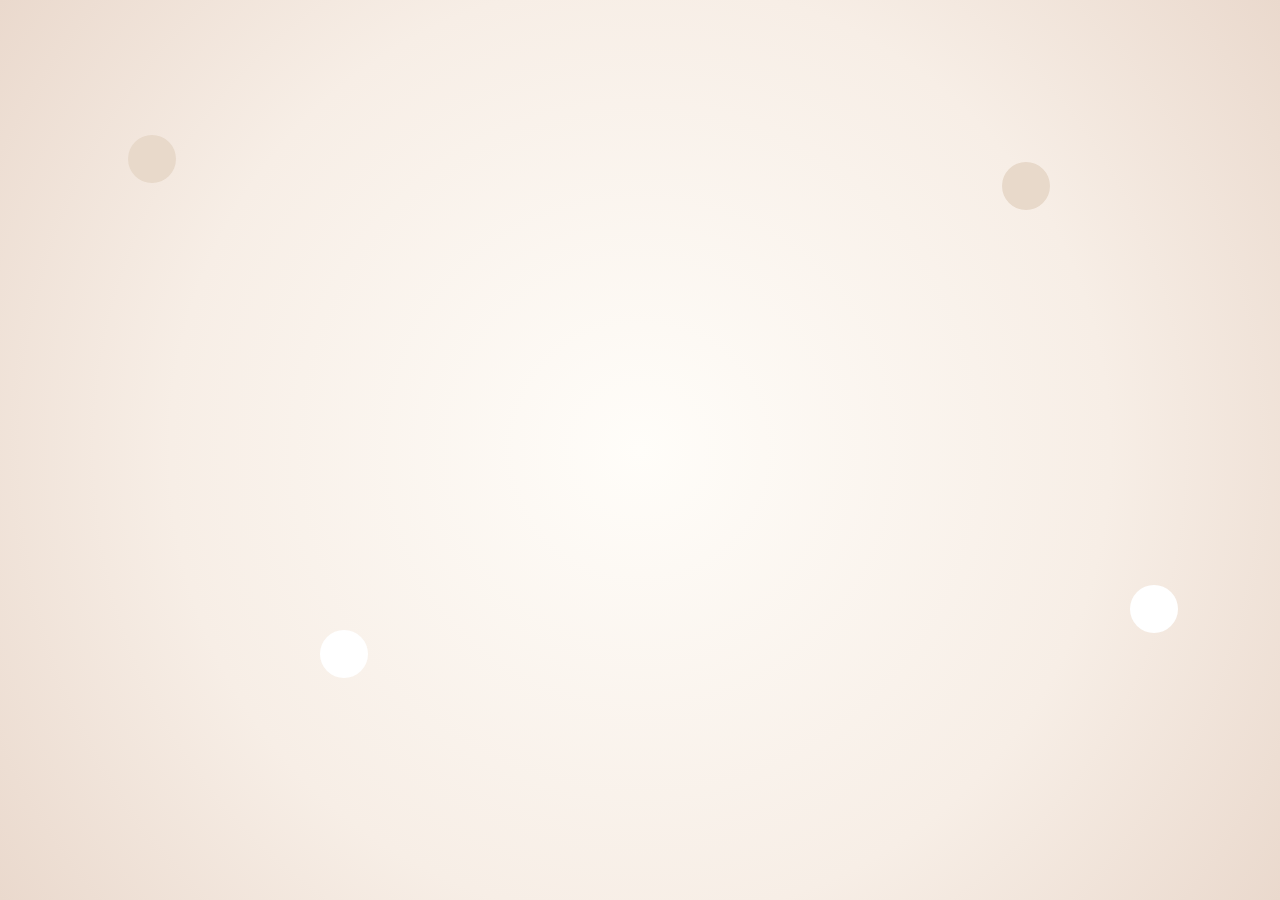
==== commit 9099a320: "Cập nhật bố cục 4 sản phẩm mỗi dòng và dùng lu.PNG làm ảnh chung" ====
--- a/index.html
+++ b/index.html
@@ -1 +1,40 @@
-<!doctype html><html lang="vi"><head><meta charset="utf-8"><meta name="viewport" content="width=device-width,initial-scale=1"><meta http-equiv="refresh" content="0;url=shop-v2.html"><title>July 26th</title></head><body><a href="shop-v2.html">Ghé thăm July 26th</a></body></html>+<!doctype html>
+<html lang="vi">
+<head>
+<meta charset="utf-8">
+<meta name="viewport" content="width=device-width,initial-scale=1">
+<title>July 26th — Knit Scarf Shop</title>
+<style>
+html,body{margin:0;width:100%;height:100%;overflow:hidden;background:#fffdfa}
+#shopFrame{display:block;width:100%;height:100vh;border:0}
+</style>
+</head>
+<body>
+<iframe id="shopFrame" src="shop-v2.html" title="July 26th"></iframe>
+<script>
+const frame=document.getElementById('shopFrame');
+frame.addEventListener('load',()=>{
+  try{
+    const d=frame.contentDocument;
+    const s=d.createElement('style');
+    s.textContent=`
+      @media(min-width:801px){
+        .grid{grid-template-columns:repeat(4,minmax(0,1fr))!important;gap:18px!important}
+        .product-photo{height:320px!important}
+        .info h3{font-size:22px!important}
+      }
+      @media(max-width:800px){.grid{grid-template-columns:repeat(2,minmax(0,1fr))!important;gap:12px!important}.product-photo{height:250px!important}}
+    `;
+    d.head.appendChild(s);
+
+    // Ảnh lu.PNG là ảnh chung dùng ở mặt trước của cả 4 thẻ sản phẩm.
+    // Ảnh hover riêng của từng sản phẩm vẫn được giữ nguyên.
+    d.querySelectorAll('.product-photo .main-photo').forEach(img=>{
+      img.src='lu.PNG';
+      img.removeAttribute('srcset');
+    });
+  }catch(e){console.error('July 26th frame styling error',e)}
+});
+</script>
+</body>
+</html>
